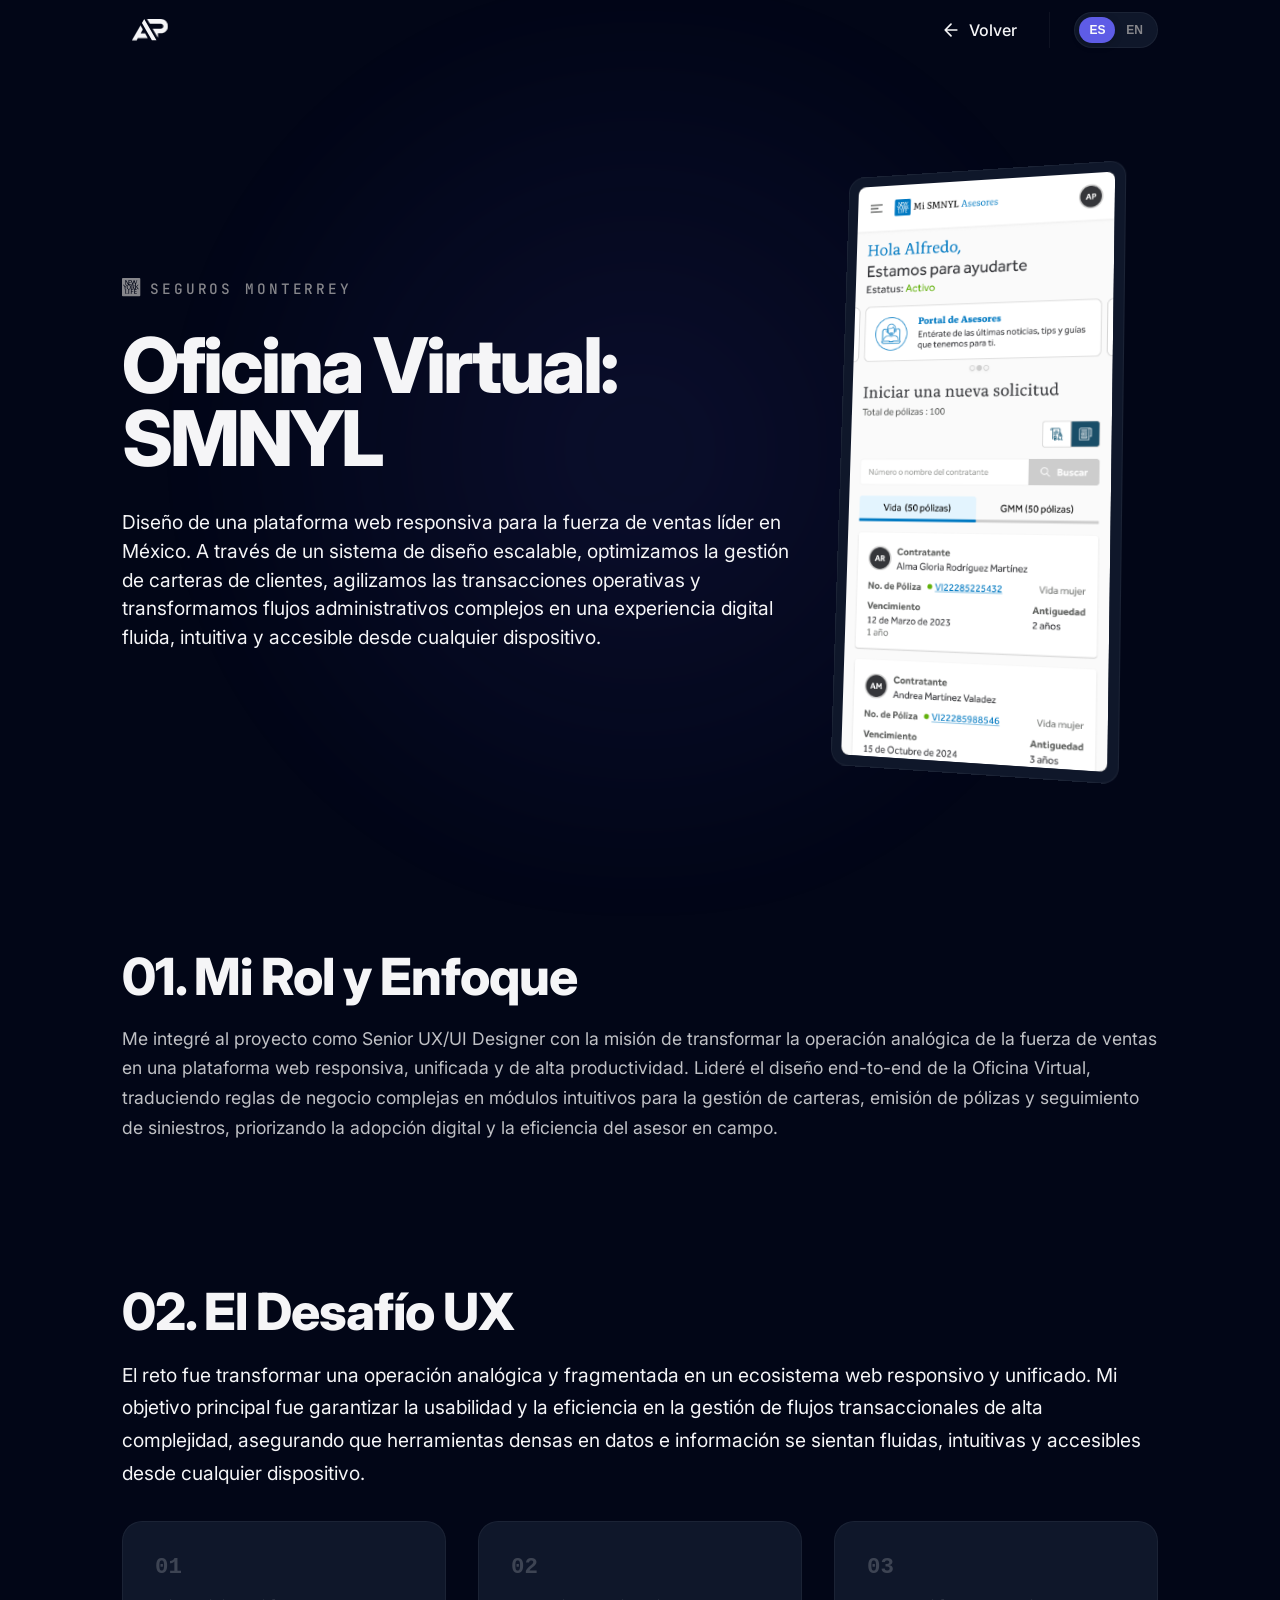
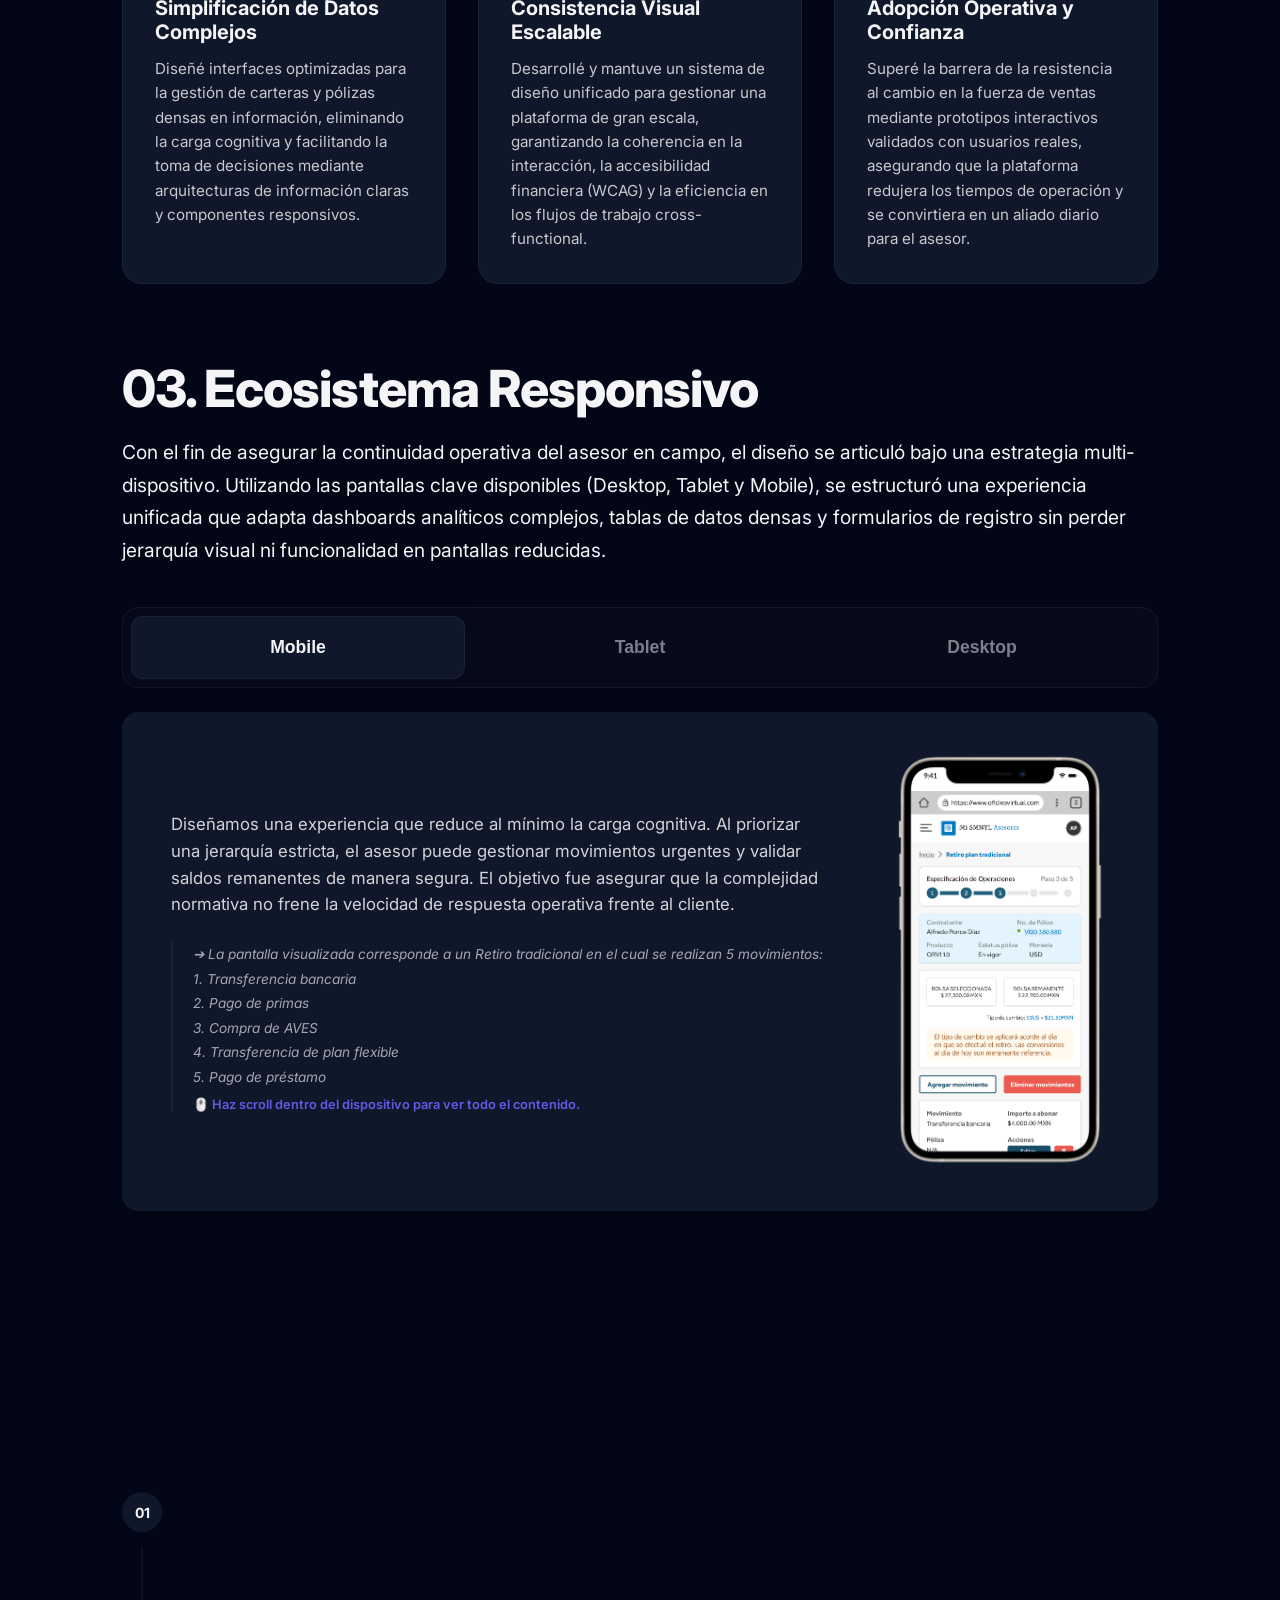
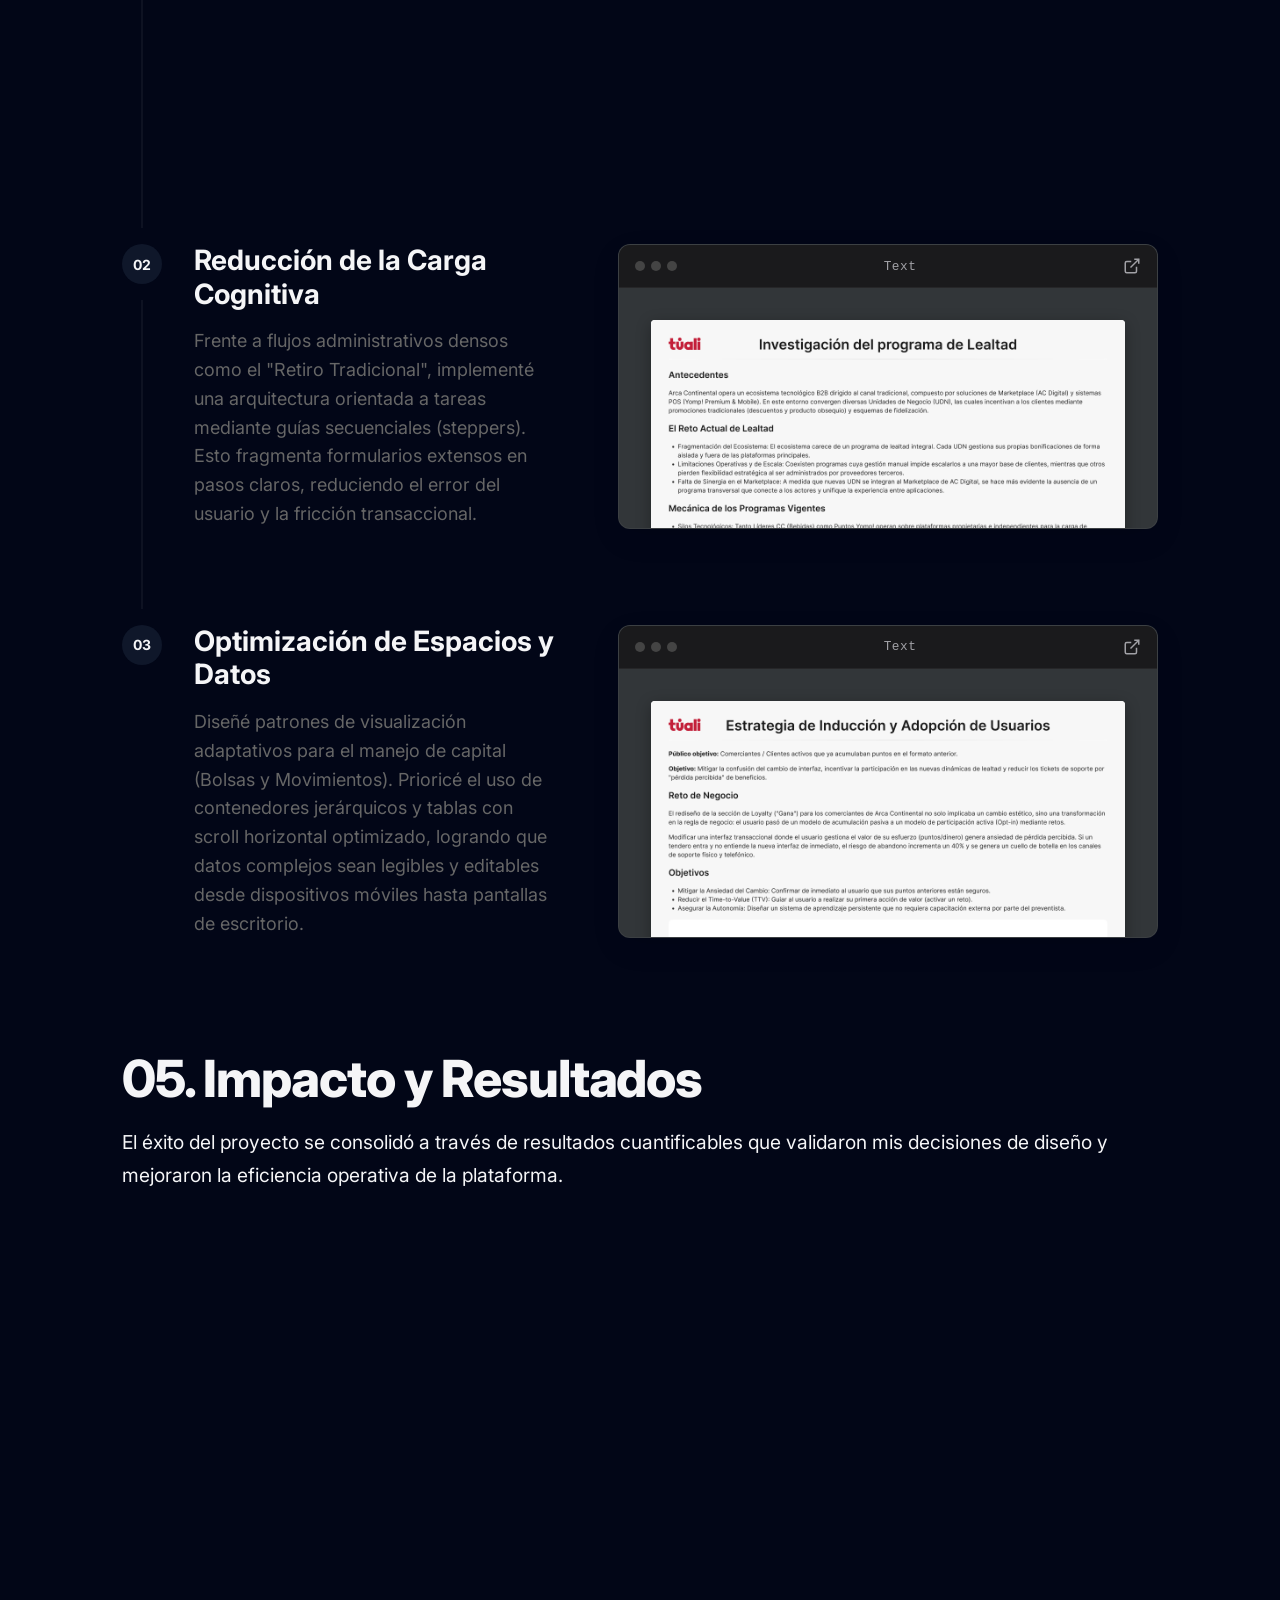
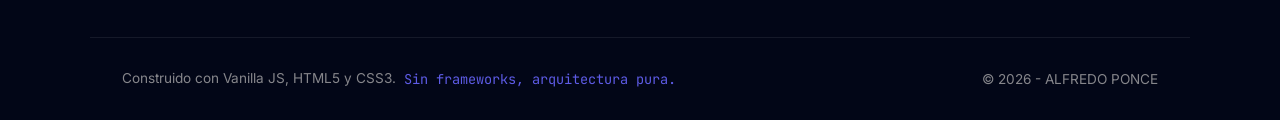
==== proyectos/SMNYL/index.html @ 0569dfef "first commit" ====
<!DOCTYPE html>
<html lang="es" data-theme="dark">
<head>
    <meta charset="UTF-8">
    <meta name="viewport" content="width=device-width, initial-scale=1.0">
    <title data-key="nameSMNYL">Proyecto: Oficina Virtual| SMNYL</title>
    <link href="https://fonts.googleapis.com/css2?family=Inter:wght@300;400;600;700&family=JetBrains+Mono:wght@400;500&display=swap" rel="stylesheet">
    <link rel="stylesheet" href="../../main.css"> <!-- Estilos globales -->
    <link rel="stylesheet" href="styles.css"> <!-- Estilos propios -->
    <link rel="shortcut icon" type="svg" href="../../assets/favicon.svg">
</head>
<body> <div class="spotlight-overlay"></div>

    <!-- HEADER -->
    <header id="main-header">
        <!-- MENÚ -->
        <nav class="container nav-wrapper">
            <!-- LOGO -->
            <a href="../../index.html" id="brand-logo-link" class="brand-logo-container" aria-label="Volver al inicio">
                <svg class="ap-logo" viewBox="0 0 32 19" xmlns="http://www.w3.org/2000/svg">
                    <g clip-path="url(#clip0_449_1289)">
                        <path class="logo-part-a" d="M9.60338 9.25266C9.62469 9.28955 9.62469 9.33511 9.60338 9.37201L7.75363 12.5755C7.70792 12.6547 7.76466 12.754 7.85562 12.754H11.5574C11.5994 12.754 11.6383 12.7765 11.6594 12.813L13.9204 16.7286C13.9661 16.8077 13.9094 16.907 13.8184 16.907H5.32035C5.27833 16.907 5.23949 16.9295 5.21837 16.9661L4.08748 18.9244C4.06636 18.961 4.02751 18.9835 3.98549 18.9835H0.118143C0.0271787 18.9835 -0.0295584 18.8842 0.0161555 18.8051L7.46573 5.90404C7.51121 5.82528 7.62423 5.82528 7.66971 5.90404L9.60338 9.25266Z" fill="currentColor"/>
                        <path class="logo-part-diagonal" d="M21.7534 18.8215C21.7991 18.9006 21.7424 18.9999 21.6514 18.9999H17.784C17.742 18.9999 17.7032 18.9774 17.6821 18.9408L8.84911 3.64438C8.8278 3.60748 8.8278 3.56191 8.84911 3.52502L10.7828 0.176502C10.8283 0.0977407 10.9413 0.0977417 10.9868 0.176504L21.7534 18.8215Z" fill="currentColor"/>
                        <path class="logo-part-p" d="M32 6.38525C32 2.85878 29.15 5.33785e-06 25.6344 0H13.5739C13.483 0 13.4262 0.0992615 13.4719 0.178428L15.7329 4.09393C15.754 4.1305 15.7929 4.15301 15.8349 4.15301H25.6344C26.8634 4.15301 27.8598 5.15242 27.8598 6.38525C27.8598 7.61808 26.8634 8.61748 25.6344 8.61749H18.5501C18.4591 8.61749 18.4024 8.71675 18.4481 8.79592L22.8785 16.4681C22.9391 16.573 23.0985 16.5297 23.0985 16.4084V12.8892C23.0985 12.8237 23.1513 12.7705 23.2164 12.7705H25.6344C29.15 12.7705 32 9.91172 32 6.38525Z" fill="currentColor"/>
                    </g>
                    <defs>
                        <clipPath id="clip0_449_1289">
                            <rect width="32" height="19" fill="white"/>
                        </clipPath>
                    </defs>
                </svg>
            </a>

            <!-- MENÚ ENFOCADO AL CASO DE ESTUDIO -->
            <ul class="nav-links case-study-nav" id="nav-menu">
                <li>
                    <a href="../../index.html#projects" class="back-to-home">
                        <svg width="20" height="20" viewBox="0 0 24 24" fill="none" stroke="currentColor" stroke-width="2" stroke-linecap="round" stroke-linejoin="round"><path d="M19 12H5M12 19l-7-7 7-7"/></svg>
                        <span data-key="nav-back">Volver</span>
                    </a>
                </li>
            </ul>
            <div class="nav-actions">
                <div class="nav-settings">
                    <button id="lang-toggle" class="lang-switch" role="switch" aria-checked="false" aria-label="Cambiar idioma a Inglés">
                        <span class="lang-text" data-lang="es">ES</span>
                        <span class="lang-text" data-lang="en">EN</span>
                        <div class="lang-slider"></div>
                    </button>
                </div>             
                <button class="mobile-menu-btn" id="mobile-btn" aria-label="Menu">
                    <span class="bar"></span>
                    <span class="bar"></span>
                    <span class="bar"></span>
                </button>
            </div>
        </nav>
    </header>

    <!-- MAIN -->
    <main>
        <!-- HERO -->
        <section class="hero-tuali container">
            <div class="hero-tuali-content">
                <div class="brand-architecture">
                    <svg class="proyect-logo" viewBox="0 0 32 32" fill="none" xmlns="http://www.w3.org/2000/svg">
                        <path d="M20.9984 18.0553C21.1316 18.0553 21.1264 17.7038 21.1264 17.7038C21.2923 14.6115 21.1396 11.9148 21.1396 11.9148C21.0508 10.8951 20.7124 10.8316 20.7124 10.8316H21.2596C21.2326 10.552 21.1448 10.3475 21.1448 10.3475C19.9635 6.92433 19.2658 5.41048 19.2658 5.41048C18.3006 8.12108 17.6842 10.3152 17.6842 10.3152C17.626 10.552 17.5896 10.857 17.5896 10.857C18.8725 10.8316 19.151 11.0478 19.151 11.0478C19.9313 11.3729 19.9767 12.3329 19.9767 12.3329C20.0015 13.2367 19.4814 13.6068 19.4814 13.6068C19.0612 14.0015 18.4015 14.0766 18.4015 14.0766C19.3159 16.1017 20.1791 17.3602 20.1791 17.3602C20.7124 18.1938 20.9984 18.0553 20.9984 18.0553Z" fill="currentColor"/>
                        <path d="M14.4013 5.00269C14.4013 5.00269 14.1988 4.41703 13.6015 4.44135C13.6015 4.44135 13.3589 4.37841 11.9761 4.44135C11.9761 4.44135 11.5062 4.44135 11.5311 5.06661V6.65879C11.5311 6.65879 12.3308 6.69839 13.5502 6.6349C13.5502 6.6349 13.7664 6.61963 13.9826 6.54294L13.8552 7.58741C13.8552 7.58741 13.8172 7.42095 11.6331 7.49764C11.6331 7.49764 11.5569 7.49764 11.5311 7.57476C11.5311 7.57476 11.4941 8.48026 11.5311 9.62574C11.5311 9.62574 11.595 10.103 12.1781 10.1093C12.1781 10.1093 14.173 10.1601 14.6048 9.93073C14.6048 9.93073 14.7956 9.89844 15.062 9.42219C15.062 9.42219 15.0672 9.57916 14.9357 10.8578H16.5283C16.5283 10.8578 16.725 10.8319 16.725 10.6533C16.725 10.6533 16.8132 10.4619 16.4469 9.52156C16.4469 9.52156 15.7856 7.73915 14.4013 5.00269Z" fill="currentColor"/>
                        <path d="M10.9063 11.4301C9.76455 11.3539 9.25131 12.2446 9.25131 12.2446C8.8512 12.8293 8.87596 14.2179 8.87596 14.2179C8.79982 16.0504 9.24444 16.7783 9.24444 16.7783C9.79051 17.7557 10.679 17.7404 10.679 17.7404C12.0247 17.7816 12.4519 16.7524 12.4519 16.7524C12.8573 15.8475 12.7859 14.2179 12.7859 14.2179C12.7547 12.843 12.3409 12.2446 12.3409 12.2446C11.8652 11.3735 10.9063 11.4301 10.9063 11.4301Z" fill="currentColor"/>
                        <path d="M27.9072 0H1.36626C0.61152 0 0 0.611627 0 1.3691V27.9691C0 28.7267 0.61152 29.3393 1.36626 29.3393H27.9072C28.661 29.3393 29.2736 28.7267 29.2736 27.9691V1.3691C29.2736 0.611627 28.661 0 27.9072 0ZM23.7107 24.8832C23.7107 24.8832 23.6717 25.3558 23.4428 25.342C23.4428 25.342 23.3656 25.4457 21.2835 25.3167C21.2835 25.3167 20.8262 25.2014 19.1628 25.3041C19.1628 25.3041 19.5312 25.2146 19.5947 24.2611C19.5947 24.2611 19.6961 21.5621 19.6459 18.5576C19.6459 18.5576 19.6645 18.1185 19.3541 18.0877C19.3541 18.0877 19.0613 18.1258 18.889 17.8594C18.889 17.8594 17.9729 16.0009 17.3809 14.5113C17.3148 14.3374 17.2504 14.1725 17.1944 14.0155C17.1944 14.0155 17.0533 13.8368 17.3339 13.8866C17.3339 13.8866 17.9687 13.9008 18.3372 13.5313C18.3372 13.5313 18.8831 12.9969 18.7178 12.3098C18.7178 12.3098 18.6929 11.7019 18.0697 11.5328C18.0697 11.5328 17.5496 11.354 16.7239 11.5196C16.7239 11.5196 16.4337 11.5576 16.4194 11.9149V17.5147C16.4194 17.5147 16.3307 18.1137 17.0294 18.0629L17.983 18.0646C17.983 18.0646 18.2996 18.0121 18.1975 18.2912L18.058 18.9779C18.058 18.9779 18.0327 18.8685 17.6763 18.8436C17.6763 18.8436 17.3339 18.7252 15.7466 18.8141C15.7466 18.8141 15.3786 18.8009 15.3665 19.0285V21.2096H16.9665C16.9665 21.2096 17.9444 21.2339 18.0823 21.1562L17.8804 22.1986C17.8804 22.1986 17.753 22.0717 17.4348 22.0838C17.4348 22.0838 16.9517 21.9824 15.3533 22.0574L15.3786 24.4261C15.3786 24.4261 15.3665 25.2411 15.7466 25.3299C15.7466 25.3299 14.9081 25.2146 13.6761 25.3299C13.6761 25.3299 14.0953 25.1893 14.1465 24.565C14.1465 24.565 14.3368 21.753 14.2602 19.1559C14.2602 19.1559 14.3236 18.0851 13.8917 17.9582L14.553 17.9599C14.553 17.9599 15.061 18.0497 15.1635 16.8905C15.1635 16.8905 15.2618 15.8333 15.2735 14.5113C15.2777 13.7798 15.2571 12.9668 15.1746 12.2067C15.1746 12.2067 15.1884 11.0358 14.4272 10.9592L11.8102 10.947C11.8102 10.947 12.8382 11.2526 13.3467 11.8895C13.3467 11.8895 14.0889 12.7105 14.0826 14.257C14.0826 14.257 14.0905 14.3464 14.0953 14.5113C14.1137 15.07 14.0836 16.54 13.3584 17.2986C13.3584 17.2986 13.1686 17.7315 11.975 18.0371C11.975 18.0371 11.4539 18.2411 11.4666 19.0673C11.4666 19.0673 11.4032 21.6388 11.4666 24.7686C11.4666 24.7686 11.4666 25.1518 11.9228 25.342C11.9228 25.342 11.1113 25.1767 9.62602 25.2913C9.62602 25.2913 9.95633 25.2654 10.0573 24.7944C10.0573 24.7944 10.2619 24.2987 10.2741 21.5992V19.0546C10.2741 19.0546 10.2867 18.1516 9.75289 18.0248C9.75289 18.0248 8.77452 17.87 8.31725 17.3239C8.31725 17.3239 7.65708 16.8271 7.63221 14.8306C7.63221 14.8306 7.62053 14.7122 7.6153 14.5113C7.60526 14.0451 7.63908 13.1153 7.9996 12.3726C7.9996 12.3726 8.43189 11.2652 9.7915 11.011C9.7915 11.011 9.30041 10.1198 6.1009 5.27056V10.2726C6.1009 10.2726 6.14639 10.8064 6.72933 10.8583H8.1666C8.1666 10.8583 7.89804 10.9212 6.05748 14.1535C6.05748 14.1535 5.964 14.2994 5.85034 14.5113C5.65584 14.8687 5.39841 15.4136 5.42164 15.7593V17.4387C5.42164 17.4387 5.42164 17.87 6.04483 17.9599H7.26372C6.57825 18.0121 6.5909 18.5825 6.5909 18.5825C6.45029 21.1557 6.55174 24.2521 6.55174 24.2521C6.52796 24.5958 7.06029 24.6349 7.06029 24.6349C7.06029 24.6349 8.22943 24.6988 8.63435 24.6169C8.63435 24.6169 9.07897 24.565 9.32048 24.1919L9.16777 25.0619C9.16777 25.0619 9.14922 25.2596 8.85219 25.3273C8.85219 25.3273 8.67984 25.4309 7.45353 25.3041C7.45353 25.3041 6.2594 25.2146 4.91364 25.2913C4.91364 25.2913 5.43484 25.1258 5.42164 24.0702C5.42164 24.0702 5.4608 21.8544 5.42164 19.1323C5.42164 19.1323 5.39579 18.0497 4.68631 18.0877L3.7074 18.1009C3.7074 18.1009 4.31794 17.9212 4.34281 17.2467L4.34019 15.4506C4.34019 15.3053 4.29678 14.8491 3.97858 14.3126C3.6858 13.8205 3.27249 12.7898 2.50444 11.8742C1.75329 10.9771 1.11952 10.8662 1.11952 10.8662H2.82361C2.82361 10.8662 3.22798 10.9899 3.69049 11.5793C3.96375 11.9276 5.14304 14.1535 5.14304 14.1535L6.40001 11.9276C6.40001 11.9276 6.84354 10.973 6.17169 10.9089H4.48342C4.48342 10.9089 5.08076 10.9089 5.11719 10.2969C5.11719 10.2969 5.30961 7.07621 5.15526 4.76103C5.15526 4.76103 5.16846 3.94695 4.82441 3.71864H6.95927C6.95927 3.71864 6.90855 4.14941 7.51756 5.14315L10.2884 9.56057L10.2867 4.82605C10.2867 4.82605 10.3238 3.76827 9.85542 3.69278C9.85542 3.69278 10.6621 3.75507 14.9917 3.70544C14.9917 3.70544 15.2582 3.62984 15.449 4.21442C15.449 4.21442 15.8734 5.61417 17.2567 8.33852C17.2567 8.33852 17.836 6.79718 18.5729 4.29056C18.5729 4.29056 18.7304 3.78049 18.4772 3.67904C18.4772 3.67904 19.075 3.78049 19.9885 3.67904C19.9885 3.67904 19.9376 3.90942 20.6486 5.75532C20.6486 5.75532 20.8897 6.3663 21.8296 8.68147C21.8296 8.68147 22.4511 7.1037 23.1763 4.60821C23.1763 4.60821 23.493 3.88193 23.0875 3.73031C23.0875 3.73031 23.5448 3.80743 24.6099 3.71864C24.6099 3.71864 24.3302 3.83754 22.059 10.8377H22.6552C22.6552 10.8377 22.3904 10.8704 22.3649 11.354C22.3649 11.354 22.364 12.4144 22.364 14.5113C22.3623 15.3783 22.3623 16.4264 22.3623 17.6549C22.3623 17.6549 22.3508 18.1185 22.7821 18.075H23.3788C23.3788 18.075 23.7985 18.0565 23.7335 18.2151L23.5686 19.017C23.5686 19.017 23.4686 18.8304 23.1124 18.8304C23.1124 18.8304 22.7821 18.7416 21.2454 18.7785C21.2454 18.7785 20.8706 18.7623 20.8743 19.0805L20.878 21.0637C22.5912 21.0763 22.3126 21.0763 22.3126 21.0763C23.3291 21.1018 23.4042 21.0377 23.4042 21.0377L23.2392 22.0194C23.2392 22.0194 23.1383 21.9185 22.7699 21.9063C22.7699 21.9063 22.4263 21.8428 20.878 21.8888V24.1284C20.878 24.1284 20.8897 24.4959 21.3855 24.5233C21.3855 24.5233 21.8417 24.6502 22.7699 24.5344C22.7699 24.5344 23.7107 24.592 23.9 23.9931L23.7107 24.8832ZM25.5243 18.0778C25.2458 18.1157 25.0174 17.7843 25.0174 17.7843C22.6044 14.0414 22.4771 14.0276 22.4771 14.0276C24.0898 12.1174 25.0423 11.0655 25.0423 11.0655C25.259 10.8229 25.6512 10.8361 25.6512 10.8361H26.6672C26.3637 10.9507 25.804 11.5603 25.804 11.5603C24.8134 12.5149 23.7699 13.748 23.7699 13.748C26.3637 17.8594 26.9653 18.0778 26.9653 18.0778H25.5243Z" fill="currentColor"/>
                    </svg>
                    <span class="brand-parent">Seguros Monterrey</span>
                </div>
                <h1 class="project-title-xl" data-key="smnyl-hero-title">Título proyecto</h1>
                <p class="project-summary-inter">
                    <span data-key="smnyl-hero-desc">Descripción del proyecto</span>
                </p>
            </div>
            <div class="product-canvas-container">
                <div class="canvas-hardware-frame">
                    <div class="hardware-inner">
                        <img src="assets/hero/SMNYLHome.png" alt="SMNYL Interface" class="product-shot image-rounded">
                    </div>
                </div>
            </div>
        </section>


        <!-- 01. Mi Rol y Enfoque -->
        <section class="case-section role-section container">
            <!-- Titulo -->
            <div class="challenge-intro reveal-on-scroll">
                <h3 class="section-title" data-key="role_title">01. Mi Rol y Enfoque</h3>
            <!-- Contenido -->
                <p class="challenge-lead reveal-on-scroll" data-key="SMNYL_role_lead">
                    Text
                </p>                
            </div>
        </section>



        <!-- 02. El Desafío UX -->
        <section class="case-section challenge-section container">
            <!-- Titulo -->
            <br>
            <div class="challenge-intro reveal-on-scroll">
                <h3 class="section-title" data-key="challenge_title">02. La Misión</h3>
                <p class="section-description mx-auto" data-key="SMNYL_challenge_desc">
                    Text
                </p>
            </div>
            <!-- Contenido -->
             <div class="diagnostic-stack reveal-on-scroll">
                <div class="bento-card">
                    <span class="card-number">01</span>
                    <div class="card-content">
                        <h5 data-key="SMNYL_challenge_card_1_title">Text</h5>
                        <p data-key="SMNYL_challenge_card_1_desc">Text</p>
                    </div>
                </div>
                <div class="bento-card">
                    <span class="card-number">02</span>
                    <div class="card-content">
                        <h5 data-key="SMNYL_challenge_card_2_title">Text</h5>
                        <p data-key="SMNYL_challenge_card_2_desc">Text</p>
                    </div>
                </div>
                <div class="bento-card">
                    <span class="card-number">03</span>
                    <div class="card-content">
                        <h5 data-key="SMNYL_challenge_card_3_title">Text</h5>
                        <p data-key="SMNYL_challenge_card_3_desc">Text</p>
                    </div>
                </div>
            </div>
        </section>



        <!-- 03. Ecosistema Responsivo -->
        <section class="case-section goal-section container">
            <!-- Titulo -->
            <br><br><br>
            <div class="challenge-intro ">
                <h3 class="section-title reveal-on-scroll" data-key="SMNYL_insights_title">03.</h3>
                <p class="section-description mx-auto reveal-on-scroll" data-key="SMNYL_insights_statement">
                    Text
                </p>
            </div>
            <br><br>
            <!-- Contenido -->
            <div id="modules-section" class="interactive-tabs-layout">
                <!-- DESKTOP TABS HEADER (Oculto en Mobile) -->
                <div class="tabs-header-container reveal-on-scroll" role="tablist" aria-label="Módulos del Proyecto">
                    <button class="tab-btn active" role="tab" aria-selected="true" aria-controls="module-01" data-target="module-01">
                        <span class="tab-title">Mobile</span>
                    </button>
                    <button class="tab-btn" role="tab" aria-selected="false" aria-controls="module-02" data-target="module-02">
                        <span class="tab-title">Tablet</span>
                    </button>
                    <button class="tab-btn" role="tab" aria-selected="false" aria-controls="module-03" data-target="module-03">
                        <span class="tab-title">Desktop</span>
                    </button>
                </div>
                <div class="tabs-content-container reveal-on-scroll">
    
                <!-- Módulo 01: MOBILE -->
                <div class="accordion-item active" id="module-01" role="tabpanel">
                    <div class="accordion-header">
                        <div class="header-left">
                            <h5 class="cell-headline">Mobile</h5>
                        </div>
                        <button class="accordion-cta-btn" tabindex="-1">
                            <span class="cta-text" data-key="cta_see_less">Ver menos</span>
                            <svg class="cta-chevron" width="16" height="16" viewBox="0 0 24 24" fill="none" stroke="currentColor" stroke-width="2.5" stroke-linecap="round" stroke-linejoin="round"><polyline points="6 9 12 15 18 9"></polyline></svg>
                        </button>
                    </div>                        
                    <div class="accordion-content">
                        <div class="content-inner layout-split">
                            <!-- LADO IZQUIERDO: Textos -->
                            <div class="text-side">
                                <p class="problem-text" data-key="SMNYL_insights_user_1">
                                   Text
                                </p>
                                <div class="mockup-explanation-block">
                                    <p class="mockup-caption" data-key="SMNYL_insights_detail"> Text
                                    </p>
                                    <span class="scroll-hint" data-key="scroll_hint">🖱️ Haz scroll dentro del dispositivo para explorar el diseño</span>
                                </div>
                            </div>
                            <!-- LADO DERECHO: Mockup (Clase específica: mobile-frame) -->
                            <div class="visual-side">
                                <div class="device-container mobile-frame">
                                    <img src="/proyectos/SMNYL/assets/section_03/mobile_mock.png" class="device-frame" alt="Phone Frame Overlay">
                                    <div class="device-screen-scroll">
                                        <img src="/proyectos/SMNYL/assets/section_03/mobile_body.png" class="scrollable-content" alt="Oficina Virtual Mobile UI">
                                    </div>
                                </div>
                            </div>
                        </div>
                    </div>
                </div>

                <!-- Módulo 02: TABLET -->
                <div class="accordion-item" id="module-02" role="tabpanel">
                    <div class="accordion-header">
                        <div class="header-left">
                            <h5 class="cell-headline">Tablet</h5>
                        </div>
                        <button class="accordion-cta-btn" tabindex="-1">
                            <span class="cta-text" data-key="cta_see_more">Ver más</span>
                            <svg class="cta-chevron" width="16" height="16" viewBox="0 0 24 24" fill="none" stroke="currentColor" stroke-width="2.5" stroke-linecap="round" stroke-linejoin="round"><polyline points="6 9 12 15 18 9"></polyline></svg>
                        </button>
                    </div>
                    <div class="accordion-content">
                        <div class="content-inner layout-split">
                            <!-- LADO IZQUIERDO: Textos -->
                            <div class="text-side">
                                <p class="problem-text" data-key="SMNYL_insights_user_2">
                                    Text
                                </p>
                                <div class="mockup-explanation-block">
                                    <p class="mockup-caption" data-key="SMNYL_insights_detail">Text</p>
                                    <span class="scroll-hint" data-key="scroll_hint">🖱️ Haz scroll dentro del dispositivo para explorar el diseño</span>
                                </div>
                            </div>
                            <!-- LADO DERECHO: Mockup (Clase específica: tablet-frame) -->
                            <div class="visual-side">
                                <div class="device-container tablet-frame">
                                    <img src="/proyectos/SMNYL/assets/section_03/tablet_mock.png" class="device-frame" alt="Tablet Frame Overlay">
                                    <div class="device-screen-scroll">
                                        <img src="/proyectos/SMNYL/assets/section_03/tablet_body.png" class="scrollable-content" alt="Oficina Virtual Tablet UI">
                                    </div>
                                </div>
                            </div>
                        </div>
                    </div>
                </div>

                <!-- Módulo 03: DESKTOP -->
                <div class="accordion-item" id="module-03" role="tabpanel">
                    <div class="accordion-header">
                        <div class="header-left">
                            <h5 class="cell-headline">Desktop</h5>
                        </div>
                        <button class="accordion-cta-btn" tabindex="-1">
                            <span class="cta-text" data-key="cta_see_more">Ver más</span>
                            <svg class="cta-chevron" width="16" height="16" viewBox="0 0 24 24" fill="none" stroke="currentColor" stroke-width="2.5" stroke-linecap="round" stroke-linejoin="round"><polyline points="6 9 12 15 18 9"></polyline></svg>
                        </button>
                    </div>
                    <div class="accordion-content">
                        <div class="content-inner layout-split">
                            <!-- LADO IZQUIERDO: Textos -->
                            <div class="text-side">
                                <p class="problem-text" data-key="SMNYL_insights_user_3">
                                    Text
                                </p>
                                <div class="mockup-explanation-block">
                                    <p class="mockup-caption" data-key="SMNYL_insights_detail">Text</p>
                                    <span class="scroll-hint" data-key="scroll_hint">🖱️ Haz scroll dentro del dispositivo para explorar el diseño</span>
                                </div>
                            </div>
                            <!-- LADO DERECHO: Mockup (Clase específica: desktop-frame) -->
                            <div class="visual-side">
                                <div class="device-container desktop-frame">
                                    <img src="/proyectos/SMNYL/assets/section_03/desktop_mock.png" class="device-frame" alt="Browser Frame Overlay">
                                    <div class="device-screen-scroll">
                                        <img src="/proyectos/SMNYL/assets/section_03/desktop_body.png" class="scrollable-content" alt="Oficina Virtual Desktop UI">
                                    </div>
                                </div>
                            </div>
                        </div>
                    </div>
                </div>
            </div>
            </div>
        </section>



        <!-- 04. Solución y Ejecución -->
        <!-- Titulo -->
        <section class="case-section process-section container">
            <br><br><br>
            <div class="challenge-intro reveal-on-scroll">
                <h3 class="section-title" data-key="SMNYL_solution_title">Text</h3>
                <p class="section-description mx-auto" data-key="SMNYL_solution_desc">
                    Text 
                </p>
            </div>
        <!-- Contenido -->    
            <div class="process-timeline-wrapper reveal-on-scroll">    
                <!-- 01. Sistema de Diseño Escalable -->
                <article class="timeline-step">
                    <div class="timeline-marker">
                        <span class="step-number">01</span>
                        <div class="step-line"></div>
                    </div>
                    
                    <div class="step-content">
                        <div class="step-text reveal-on-scroll">
                            <h5 data-key="SMNYL_solution_card_1_title">Text</h5>
                            <p data-key="SMNYL_solution_card_1_desc">Text</p>
                        </div>
                        
                        <div class="wrapper-pdf" data-current-lang="es">
                            <div class="step-visual mock-pdf-viewer reveal-on-scroll">
                                
                                <div class="viewer-toolbar">
                                    <div class="toolbar-dots"><span></span><span></span><span></span></div>
                                    <div class="toolbar-title" data-key="SMNYL_pdfTitle-1">Text</div>                                     
                                    <a href="/proyectos/Tuali/assets/section_04/DS-ES.pdf" 
                                    target="_blank" 
                                    class="toolbar-btn btn-open-pdf" 
                                    title="Abrir PDF"
                                    data-pdf-es="/proyectos/Tuali/assets/section_04/DS-ES.pdf"
                                    data-pdf-en="/proyectos/Tuali/assets/section_04/DS-EN.pdf">
                                        <svg viewBox="0 0 24 24" fill="none" stroke="currentColor" stroke-width="2">
                                            <path d="M18 13v6a2 2 0 0 1-2 2H5a2 2 0 0 1-2-2V8a2 2 0 0 1 2-2h6"></path>
                                            <polyline points="15 3 21 3 21 9"></polyline>
                                            <line x1="10" y1="14" x2="21" y2="3"></line>
                                        </svg>
                                    </a>
                                </div>

                                <div class="viewer-scroll-area">
                                    <div class="document-page multi-lang-page">
                                        <img src="/proyectos/Tuali/assets/section_04/DS-ES.png" alt="Design System ES" class="pdf-img lang-es" loading="lazy">
                                        <img src="/proyectos/Tuali/assets/section_04/DS-EN.png" alt="Design System EN" class="pdf-img lang-en" loading="lazy">
                                    </div>
                                </div>
                            </div>
                        </div>
                    </div>
                </article>

                <!-- 02. Validación y Mejora Continua -->
                <article class="timeline-step">
                    <div class="timeline-marker">
                        <span class="step-number">02</span>
                        <div class="step-line"></div>
                    </div>
                    
                    <div class="step-content">
                        <div class="step-text reveal-on-scroll">
                            <h5 data-key="SMNYL_solution_card_2_title">Text</h5>
                            <p data-key="SMNYL_solution_card_2_desc">Text</p>
                        </div>
                        
                        <div class="wrapper-pdf" data-current-lang="es">
                            <div class="step-visual mock-pdf-viewer reveal-on-scroll">
                                
                                <div class="viewer-toolbar">
                                    <div class="toolbar-dots"><span></span><span></span><span></span></div>
                                    <div class="toolbar-title" data-key="SMNYL_pdfTitle-2">Text</div>
                                    
                                    <a href="/proyectos/Tuali/assets/section_04/Research-ES.pdf" 
                                    target="_blank" 
                                    class="toolbar-btn btn-open-pdf" 
                                    title="Abrir PDF"
                                    data-pdf-es="/proyectos/Tuali/assets/section_04/Research-ES.pdf"
                                    data-pdf-en="/proyectos/Tuali/assets/section_04/Research-EN.pdf">
                                        <svg viewBox="0 0 24 24" fill="none" stroke="currentColor" stroke-width="2">
                                            <path d="M18 13v6a2 2 0 0 1-2 2H5a2 2 0 0 1-2-2V8a2 2 0 0 1 2-2h6"></path>
                                            <polyline points="15 3 21 3 21 9"></polyline>
                                            <line x1="10" y1="14" x2="21" y2="3"></line>
                                        </svg>
                                    </a>
                                </div>

                                <div class="viewer-scroll-area">
                                    <div class="document-page multi-lang-page">
                                        <img src="/proyectos/Tuali/assets/section_04/Research-ES.png" alt="Resultados Testing ES" class="pdf-img lang-es" loading="lazy">
                                        <img src="/proyectos/Tuali/assets/section_04/Research-EN.png" alt="Resultados Testing EN" class="pdf-img lang-en" loading="lazy">
                                    </div>
                                </div>
                            </div>
                        </div>
                    </div>
                </article>

                <!-- 03. Medición y Análisis de Impacto -->
                <article class="timeline-step">
                    <div class="timeline-marker">
                        <span class="step-number">03</span>
                        <div class="step-line is-last"></div>
                    </div>
                    
                    <div class="step-content">
                        <div class="step-text reveal-on-scroll">
                            <h5 data-key="SMNYL_solution_card_3_title">Text</h5>
                            <p data-key="SMNYL_solution_card_3_desc">Text</p>
                        </div>
                        
                        <div class="wrapper-pdf" data-current-lang="es">
                            <div class="step-visual mock-pdf-viewer reveal-on-scroll">
                                
                                <div class="viewer-toolbar">
                                    <div class="toolbar-dots"><span></span><span></span><span></span></div>
                                    <div class="toolbar-title" data-key="SMNYL_pdfTitle-3">Text</div>
                                    
                                    <a href="/proyectos/Tuali/assets/section_04/Onboarding-ES.pdf" 
                                    target="_blank" 
                                    class="toolbar-btn btn-open-pdf" 
                                    title="Abrir PDF"
                                    data-pdf-es="/proyectos/Tuali/assets/section_04/Onboarding-ES.pdf"
                                    data-pdf-en="/proyectos/Tuali/assets/section_04/Onboarding-EN.pdf">
                                        <svg viewBox="0 0 24 24" fill="none" stroke="currentColor" stroke-width="2">
                                            <path d="M18 13v6a2 2 0 0 1-2 2H5a2 2 0 0 1-2-2V8a2 2 0 0 1 2-2h6"></path>
                                            <polyline points="15 3 21 3 21 9"></polyline>
                                            <line x1="10" y1="14" x2="21" y2="3"></line>
                                        </svg>
                                    </a>
                                </div>

                                <div class="viewer-scroll-area">
                                    <div class="document-page multi-lang-page">
                                        <img src="/proyectos/Tuali/assets/section_04/Onboarding-ES.png" alt="Reporte de Métricas ES" class="pdf-img lang-es" loading="lazy">
                                        <img src="/proyectos/Tuali/assets/section_04/Onboarding-EN.png" alt="Reporte de Métricas EN" class="pdf-img lang-en" loading="lazy">
                                    </div>
                                </div>
                            </div>
                        </div>
                    </div>
                </article>

            </div>
        </section>



        <!-- 05. Impacto y Resultados -->
        <!-- Titulo -->
        <section class="case-section process-section container">
            
            <div class="challenge-intro reveal-on-scroll">
                <h3 class="section-title" data-key="impact_title">05. Impacto y Resultados</h3>
                <p class="section-description mx-auto" data-key="impact_desc">
                    Más allá de la entrega visual, el éxito del proyecto se consolidó a través de resultados cuantificables que validaron mis decisiones de diseño y mejoraron la eficiencia operativa de la plataforma.
                </p>
            </div>
        <!-- Contenido -->
            <div class="impact-grid-premium reveal-on-scroll">
                <div class="impact-card-premium">
                    <div class="impact-glow"></div>
                    <span class="impact-value" data-key="impact_val_1">+22%</span>
                    <h5 class="impact-label" data-key="impact_label_1">Adopción Digital</h5>
                    <p class="impact-detail" data-key="impact_detail_1">Incremento en la migración de tenderos del canal físico al digital tras la implementación del rediseño.</p>
                </div>
                
                <div class="impact-card-premium">
                    <div class="impact-glow"></div>
                    <span class="impact-value" data-key="impact_val_2">+15%</span>
                    <h5 class="impact-label" data-key="impact_label_2">Crecimiento en AOV</h5>
                    <p class="impact-detail" data-key="impact_detail_2">Crecimiento en el valor promedio de orden impulsado por la optimización de flujos y las nuevas funcionalidades de Rewards.</p>
                </div>
                
                <div class="impact-card-premium">
                    <div class="impact-glow"></div>
                    <span class="impact-value" data-key="impact_val_3">-30%</span>
                    <h5 class="impact-label" data-key="impact_label_3">Reducción de Fricción</h5>
                    <p class="impact-detail" data-key="impact_detail_3">Disminución en consultas de soporte y abandono de carrito al simplificar la arquitectura de información y el checkout.</p>
                </div>
            </div>
        </section>
    </main>




    <!-- ==========================================================================
        FOOTER
    ========================================================================== -->
    <footer class="tech-stamp section container reveal">
        <div class="tech-stack">
            <span data-key="footer-built">Construido con Vanilla JS, HTML5 y CSS3.</span>
            <span class="mono-text" data-key="footer-no-frameworks">Sin frameworks, puro rendimiento.</span>
        </div>
        <div class="copyright">
            <span class="namefooter">&copy; <span class="current-year"></span> - Alfredo Ponce</span>
        </div>
    </footer>

    <script src="../../script.js"></script> <!-- Script global -->
    <script src="scripsm.js"></script> <!-- Script propio -->

    <!-- Fullscreen Mockup Modal Overlay -->
    <div id="mockup-modal" class="mockup-modal-overlay">
        <button class="modal-close-btn" aria-label="Cerrar pantalla completa">
            <svg width="24" height="24" viewBox="0 0 24 24" fill="none" stroke="currentColor" stroke-width="2" stroke-linecap="round" stroke-linejoin="round"><line x1="18" y1="6" x2="6" y2="18"></line><line x1="6" y1="6" x2="18" y2="18"></line></svg>
            <span>Cerrar</span>
        </button>
        <div class="modal-body">
            <!-- Clon de los mockups -->
        </div>
    </div>



</body>
</html>
---- main.css ----
/* ==========================================================================
   VARIABLES Y TEMAS
   ========================================================================== */

:root {
    /* Tipografía Fluida */
    --fs-hero-title: clamp(1.5rem, 4.5vw, 3.5rem);
    --fs-hero-desc: clamp(1rem, 2vw, 1.25rem);
    
    /* Layout y Espaciado */
    --hero-gap: clamp(1.5rem, 5vh, 3rem);
    --section-padding: clamp(5rem, 10vw, 8rem);
    
    /* Estado del Mouse (Spotlight) */
    --mouse-x: 50%;
    --mouse-y: 50%;

    /* Tamaño iconos control lottie */
     --lottie-ctrl-size: 18px; 
}

:root[data-theme="dark"] {
    --bg-primary: #020617;
    --bg-secondary: #0F172A;
    --text-main: #F5F5F7;
    --text-muted: #86868B;
    --accent: #5E5CE6;
    --slate-50: #f8fafc;   /* Títulos principales */
    --slate-400: #94a3b8;  /* Texto secundario / Escuela */
    --slate-800: #1e293b;  /* Bordes de cards */
    --slate-900: #0f172a;  /* Fondo de cards */
    --slate-950: #020617;  /* Fondo profundo (Detrás de imágenes) */
    --accent-glow: rgba(94, 92, 230, 0.5);
    --border: rgba(255, 255, 255, 0.05);
    --glass: rgba(2, 6, 23, 0.8);
    --marquee-high: #bbbbc4;
    --marquee-low: #63636c;
    --accent-transparent: rgba(13, 148, 136, 0.2);
    /*Opacidad barra progreso Lottie*/
    --lopacy: 60%;
    /*Colores marquee about me*/
    --item-bg: rgba(255, 255, 255, 0.03);
    --item-border: rgba(255, 255, 255, 0.1);
    --item-shadow: none;
    /* Mockup Lab */
   --phone-case-color: #1a1f2e; 
    --phone-accent-detail: #334155;
    --phone-shadow: rgba(0, 0, 0, 0.6);
    --blueprint-grid-lines: rgba(255, 255, 255, 0.04);
    --blueprint-dots: rgba(94, 92, 230, 0.25)
    
}


/* ==========================================================================
   RESET Y ESTILOS BASE
   ========================================================================== */

* {
    margin: 0;
    padding: 0;
    box-sizing: border-box;
}

html {
    scroll-behavior: smooth;
    scroll-padding-top: 90px;
}

body {
    background-color: var(--bg-primary);
    color: var(--text-main);
    font-family: 'Inter', sans-serif;
    transition: all 0.4s ease;
    hyphens: none !important; 
    word-break: normal; 
    overflow-wrap: break-word; 
}

.container {
    max-width: 1100px;
    margin: 0 auto;
    padding: 0 2rem;
}

/* Utilitarios */
.text-accent { color: var(--accent); }
.mono-text { font-family: 'JetBrains Mono', monospace; color: var(--accent); }


/* ==========================================================================
   SWITCH DE IDIOMA (SEGMENTED CONTROL)
   ========================================================================== */
.lang-switch {
    position: relative;
    display: inline-flex;
    align-items: center;
    background: var(--bg-secondary); 
    border: 1px solid var(--border);
    border-radius: 100px;
    padding: 4px;
    width: 84px;
    height: 36px;
    cursor: pointer;
    outline: none;
    transition: border-color 0.3s ease;
    /* Evita la selección de texto al hacer clics rápidos */
    user-select: none; 
    -webkit-tap-highlight-color: transparent;
}

.lang-switch:focus-visible {
    box-shadow: 0 0 0 2px var(--accent);
}


.lang-switch:hover .lang-slider{
    background: var(--accent-glow);
}
.lang-switch:hover .lang-text{
    color: var(--text-main);
}


/* Textos de idioma */
.lang-text {
    flex: 1;
    text-align: center;
    font-size: 0.75rem;
    font-weight: 700;
    color: var(--text-muted);
    z-index: 2;
    transition: color 0.4s cubic-bezier(0.4, 0, 0.2, 1);
}

/* Estado activo del texto */
.lang-switch[aria-checked="false"] .lang-text[data-lang="es"],
.lang-switch[aria-checked="true"] .lang-text[data-lang="en"] {
    color: var(--slate-50); /* Blanco de alto contraste */
}

/* El elemento deslizante (Píldora interior) */
.lang-slider {
    position: absolute;
    top: 4px;
    left: 4px;
    width: 36px;
    height: 26px;
    background: var(--accent);
    border-radius: 100px;
    box-shadow: 0 2px 8px rgba(0, 0, 0, 0.2);
    z-index: 1;
    transition: transform 0.4s cubic-bezier(0.65, 0, 0.35, 1), 
                background-color 0.4s ease;
}

/* Movimiento del slider cuando está en Inglés (true) */
.lang-switch[aria-checked="true"] .lang-slider {
    transform: translateX(38px);
}

/* Ajustes Responsive: Asegurar que se vea bien en el header móvil */
@media (max-width: 768px) {
    .nav-settings {
        padding-left: 0;
        border-left: none;
    }
}

/* ==========================================================================
   COMPONENTES GLOBALES
   ========================================================================== */

/* Botones */
.btn-primary {
    display: inline-flex;
    align-items: center;
    justify-content: center;
    background-color: var(--accent);
    color: white;
    border: none;
    cursor: pointer;
    padding: 1rem 2rem;
    border-radius: 8px;
    text-decoration: none;
    font-weight: 700;
}

.btn-primary:hover {
    transform: translateY(-2px);
    box-shadow: 0 0 12px var(--accent-glow);
}

.btn-secondary {
    display: inline-flex;
    align-items: center;
    justify-content: center;
    border: 1px solid var(--border);
    color: var(--text-main);
    padding: 1rem 2rem;
    border-radius: 12px;
    text-decoration: none;
    font-weight: 600;
    background: transparent;
    transition: all 0.3s cubic-bezier(0.4, 0, 0.2, 1);
    position: relative;
    overflow: hidden;
}


.btn-secondary:hover {
    background: var(--bg-secondary);
}

/* Animaciones de Revelación (Intersection Observer) */
.reveal-on-scroll {
    opacity: 0;
    transform: translateY(30px);
    transition: all 0.8s ease-out;
}

.reveal-on-scroll.visible {
    opacity: 1;
    transform: translateY(0);
}

/* --- Utilidades de Iconos (Para los enlaces de verificación) --- */
.icon-sm {
    width: 16px;
    height: 16px;
    flex-shrink: 0; /* Evita que el icono se aplaste si el texto es largo */
    stroke-linecap: round;
    stroke-linejoin: round;
}

/* --- Ajuste de Accesibilidad para Enlaces --- */
.edu-cta, .edu-list-link {
    outline: none;
    border-radius: 4px;
}

.edu-cta:focus-visible, .edu-list-link:focus-visible {
    box-shadow: 0 0 0 2px var(--accent);
}

/* ==========================================================================
   EFECTOS ESPECIALES (FONDO)
   ========================================================================== */

.spotlight-overlay {
    position: fixed;
    top: 0;
    left: 0;
    width: 100%;
    height: 100%;
    pointer-events: none;
    z-index: 0;
    background: radial-gradient(
        800px circle at var(--mouse-x) var(--mouse-y),
        var(--accent) 0%,
        transparent 60%
    );
    opacity: 0.15;
    transition: opacity 0.4s ease;
    filter: blur(20px);
}

/* Capas de profundidad */
#main-header, main, section, footer {
    position: relative;
    z-index: 10;
}

[data-theme="dark"] .spotlight-overlay {
    opacity: 0.1;
    filter: blur(40px);
}

[data-theme="light"] .spotlight-overlay {
    opacity: 0.05;
    filter: blur(30px);
}

/* ==========================================================================
   CABECERA Y NAVEGACIÓN
   ========================================================================== */

#main-header {
    position: fixed;
    top: 0;
    width: 100%;
    height: 60px;
    z-index: 1000;
    padding: .5rem 0;
    border-bottom: 1px solid transparent;
    transition: padding 0.4s cubic-bezier(0.4, 0, 0.2, 1),
                background-color 0.4s cubic-bezier(0.4, 0, 0.2, 1),
                border-color 0.4s cubic-bezier(0.4, 0, 0.2, 1),
                backdrop-filter 0.4s ease;
}

#main-header.header-scrolled {
    padding: .5rem 0;
    background: var(--glass);
    backdrop-filter: blur(12px);
    -webkit-backdrop-filter: blur(12px);
    border-bottom-color: var(--border);
}

.nav-wrapper {
    display: flex;
    justify-content: space-between;
    align-items: center;
    gap:2rem
}

/* Logo */
.brand-logo-container {
    display: inline-flex;
    padding: 10px;
    cursor: pointer;
}

.ap-logo {
    width: clamp(32px, 4vw, 36px);
    height: auto;
    color: var(--text-main);
    overflow: visible;
    transition: transform 0.4s cubic-bezier(0.25, 1, 0.5, 1),
                filter 0.4s cubic-bezier(0.25, 1, 0.5, 1);
}

.brand-logo-container:hover .ap-logo {
    transform: translateY(-2px) scale(1.03);
    filter: drop-shadow(0px 6px 10px rgba(0, 0, 0, 0.08));
}

[data-theme="dark"] .brand-logo-container:hover .ap-logo {
    filter: drop-shadow(0px 6px 12px rgba(13, 148, 136, 0.2));
}

/* Menú de Navegación */
.nav-links {
    display: flex;
    gap: 2rem;
    align-items: center;
    list-style: none;
    flex: 1;
    justify-content: flex-end; 
}

.nav-links a {
    text-decoration: none;
    color: var(--text-main);
    font-weight: 500;
    transition: 0.3s;
}

.nav-links a:hover {
    color: var(--accent);
}

/* Contenedor que agrupa settings y hamburguesa */
.nav-actions {
    display: flex;
    align-items: center;
    gap: 1.5rem; 
    z-index: 1000;
}
.mobile-menu-btn {
    display: none;
}

/* Configuración (Tema e Idioma) */
.nav-settings {
    display: flex;
    align-items: center;
    gap: 1rem;
    padding-left: 2rem;
    border-left: 1px solid var(--border);
}

.btn-text-toggle, .btn-icon-toggle {
    background: none;
    border: none;
    cursor: pointer;
    color: var(--text-main);
}

.lang-label {
    opacity: 0.5;
    transition: opacity 0.3s ease, color 0.3s ease;
}

.lang-label.current {
    opacity: 1;
    color: var(--accent);
    font-weight: bold;
}

.sun-icon, .moon-icon {
    width: 20px;
    height: 20px;
}

[data-theme="light"] .sun-icon, 
[data-theme="dark"] .moon-icon {
    display: none;
}

/* Menú hamburguesa */
.mobile-menu-btn {
    display: none;
    background: transparent;
    border: none;
    cursor: pointer;
    width: 44px !important;
    height: 44px !important;
    position: relative;
    z-index: 9999;
    padding: 0;
    margin: 0;
    overflow: visible;
    box-sizing: border-box;
}

.bar {
    display: block;
    position: absolute;
    left: 50%;
    transform: translateX(-50%);
    width: 22px;
    height: 2px;
    background-color: var(--text-main);
    border-radius: 4px;
    transition: all 0.3s cubic-bezier(0.4, 0, 0.2, 1);
}
.bar:nth-child(1) { top: 15px; }
.bar:nth-child(2) { top: 21px; }
.bar:nth-child(3) { top: 27px; }

.mobile-menu-footer{
    display: none;
}


/* ==========================================================================
   SECCIÓN HERO
   ========================================================================== */

#hero {
    display: flex;
    align-items: center;
    overflow: hidden;
}
.hero-grid {
    display: grid;
    grid-template-columns: 1.25fr 0.75fr;
    gap: 6rem;
    align-items: center;
    max-height: 100vh;
    min-height: 100vh;
    padding-top: 90px;
    padding-bottom: 3rem;
}
.hero-text {
    min-width: 0;
    display: flex;
    flex-direction: column;
    height: 100%;
    gap:1.2rem;
}

/* Badge del Perfil */
.hero-badge {
    transition: all 0.3s ease-in-out;
    display: inline-flex;
    align-items: center;
    gap: 0.5rem;
    padding: 0.4rem .8rem;
    background: var(--bg-secondary);
    border: 1px solid var(--border);
    border-radius: 100px;
    font-size: 0.8rem;
    letter-spacing: 0.05em;
    text-transform: uppercase;
    max-width: fit-content;
}
.badge-name { color: var(--text-main); font-weight: 600; }
.badge-sep { color: var(--accent); font-weight: 800; }
.badge-role { color: var(--text-muted); }

/* TÍTULO H1 */
.h1adjuts {
        flex: 1;
        display: flex;
        align-items: center; 
        width: 100%;
        overflow: hidden;
    }    
#hero h1 {
    line-height: 1.0; 
    letter-spacing: -0.02em;
    font-weight: 700;
    margin: 0;
    width: 100%;
    word-wrap: break-word;
    font-size: 2rem; 
}


/* --- MARQUEE --- */
.hero-marquee-container {
  overflow: hidden;
  mask-image: linear-gradient(to right, transparent, black 10%, black 90%, transparent);
  -webkit-mask-image: linear-gradient(to right, transparent, black 10%, black 90%, transparent);
  max-width: calc(var(--hero-content-width, 100%) - 1.5rem);
  margin-left: 0px;
  margin-right: auto;
  transition: max-width 0.3s ease;
}
.marquee-track {
  display: flex;
  width: max-content;
  margin-bottom: 0.8rem;
}
.marquee-group {
  display: flex;
  white-space: nowrap;
}
.marquee-group span {
  font-family: 'Inter', sans-serif;
  font-size: clamp(1rem, 2vw, 1.25rem);
  font-weight: 500;
  padding-right: 1rem;
}
.text-light {
  color: var(--marquee-high);
  transition: color 0.4s ease;
}
.text-dark {
  color: var(--marquee-low);
  transition: color 0.4s ease;
}



/*Botones*/
.hero-actions {
        justify-content: left;
        display: flex;
        gap: 1rem;
}

/* Visual */
.hero-visual {
    position: relative;
    width: 100%;
    height: 100%;
    aspect-ratio: 1 / 1;
    max-width: 500px;
    margin: 0 auto;
    display: flex;
    justify-content: center;
    align-items: center;   
    background-color: var(--bg-secondary);
    background-image: radial-gradient(var(--border) 1px, transparent 1px);
    background-size: 24px 24px;   
    border: 1px solid var(--border);
    border-radius: 32px;
    padding: 2rem;
    overflow: visible; 
    transition: all 0.5s cubic-bezier(0.2, 0.8, 0.2, 1);
}
.hero-visual::before,
.hero-visual::after {
    content: "";
    position: absolute;
    width: 30px;
    height: 30px;
    border: 2px solid var(--accent);
    z-index: 10;
    transition: all 0.4s ease;
    pointer-events: none;
}
.hero-visual::before {
    top: -2px;
    left: -2px;
    border-right: none;
    border-bottom: none;
    border-radius: 32px 0 0 0;
}
.hero-visual::after {
    bottom: -2px;
    right: -2px;
    border-left: none;
    border-top: none;
    border-radius: 0 0 32px 0;
}
.hero-visual:hover {
    transform: translateY(-8px) rotateX(4deg) rotateY(-4deg);
    box-shadow:
        -20px 20px 50px rgba(0, 0, 0, 0.1),
        0 0 0 1px var(--accent-glow);
}
.hero-visual:hover::before,
.hero-visual:hover::after {
    width: 60px;
    height: 60px;
}

#hero-lottie {
    width: 100%;
    height: auto;
    z-index: 2;
    filter: drop-shadow(0 15px 30px rgba(0,0,0,0.15));
    transition: transform 0.5s ease;
}

/* --- LOTTIE control --- */
.lottie-ui-panel {
    position: absolute;
    bottom: 12px; 
    left: 50%;
    transform: translateX(-50%) translateY(10px);
    background: var(--glass);
    backdrop-filter: blur(16px);
    border: 1px solid var(--border);
    border-radius: 100px;    
    padding: 6px 12px;
    display: flex;
    align-items: center;
    gap: 10px;
    width: 85%;
    max-width: 320px;    
    opacity: 0;
    pointer-events: none;
    transition: all 0.4s cubic-bezier(0.2, 0.8, 0.2, 1);
    z-index: 100;
}
.hero-visual:hover .lottie-ui-panel {
    opacity: 1;
    pointer-events: all;
    transform: translateX(-50%) translateY(0);
}
.timeline-wrapper {
    flex-grow: 1;
    display: flex;
    align-items: center;
}
#lp-timeline {
    width: 100%;
    -webkit-appearance: none;
    background: var(--border);
    height: 2px;
    border-radius: 2px;
    cursor: pointer;
}
#lp-timeline::-webkit-slider-thumb {
    -webkit-appearance: none;
    width: 8px;
    height: 8px;
    background: var(--accent);
    border-radius: 50%;
    box-shadow: 0 0 8px var(--accent-glow);
}
.ctrl-icon-btn {
    background: none;
    border: none;
    color: var(--text-main);
    cursor: pointer;
    padding: 4px;
    display: flex;
    align-items: center;
    opacity: 0.6;
    transition: all 0.3s ease;
}
.ctrl-icon-btn:hover {
    color: var(--accent);
    opacity: 1;
    transform: scale(1.2);
}
.ctrl-divider {
    width: 1px;
    height: 12px;
    background: var(--border);
    opacity: var(--lopacy);
}
/* --- Panel control Lottie: PAUSE (||) A PLAY (>) --- */
.icon-wrapper {
    position: relative;
    width: var(--lottie-ctrl-size);
    height: var(--lottie-ctrl-size);
    display: flex;
    justify-content: center;
    align-items: center;
}
.icon-wrapper svg {
    position: absolute;
    width: 100%;
    height: 100%;
    transition: all 0.3s cubic-bezier(0.4, 0, 0.2, 1);
}
.svg-play { opacity: 0; transform: scale(0.5) rotate(-45deg); }
.svg-pause { opacity: 1; transform: scale(1) rotate(0deg); }
.is-paused .svg-play { opacity: 1; transform: scale(1) rotate(0deg); }
.is-paused .svg-pause { opacity: 0; transform: scale(0.5) rotate(45deg); }
.svg-icon {
    width: var(--lottie-ctrl-size);
    height: var(--lottie-ctrl-size);
    display: block;
    stroke-width: 2.2; 
}
#lp-restart .svg-icon {
    transform: scale(0.95);
}




/* ==========================================================================
   PROYECTOS
   ========================================================================== */

.projects-section {
    padding: var(--section-padding) 0;
}
.section, .about-section{
    padding-top: var(--section-padding);
}
.section-header {
    margin-bottom: 2.5rem; /* Más aire para que respire */
}

.section-title {
    font-size: clamp(2rem, 4vw, 2.8rem); 
    font-weight: 800;
    letter-spacing: -0.02em;
    margin-top: 1rem;
    color: var(--text-main);    
}

.section-desc {
    color: var(--text-muted);
    font-size: 1.1rem;
    line-height: 1.6;
    padding-top: .5rem;
}

.projects-grid {
    display: grid;
    grid-template-columns: repeat(2, 1fr);
    gap: 2.5rem;
}

.project-card {
    background: var(--bg-secondary);
    border: 1px solid var(--border);
    border-radius: 12px;
    overflow: hidden;
    display: flex;
    flex-direction: column;
    /* NUEVO: position relative para que el clic abarque toda la tarjeta */
    position: relative; 
    transition: transform 0.4s ease, border-color 0.3s ease;
}

.project-card:hover {
    transform: translateY(-8px);
    border-color: var(--accent);
}

.project-image-container {
    position: relative;
    width: 100%;
    aspect-ratio: 16 / 4; /* Proporción cinematográfica */
    overflow: hidden;
    /* Efecto de carga (Skeletal) unificado en un solo bloque */
    background: linear-gradient(110deg, var(--bg-secondary) 8%, var(--border) 18%, var(--bg-secondary) 33%);
    background-size: 200% 100%;
    animation: shimmer 1.5s infinite linear;
}

.project-image-container img {
    width: 100%;
    height: 100%;
    object-fit: cover;
}

.project-badge {
    position: absolute;
    top: 1rem;
    right: 1rem;
    background: #020617;
    color: #fff;
    padding: 0.4rem 0.8rem;
    border-radius: 4px;
    font-size: 0.7rem;
    font-weight: 700;
    text-transform: uppercase;
    border-color: var(--border);
}

.project-content {
    padding: 2rem;
    flex-grow: 1;
    display: flex;
    flex-direction: column;
}

.project-meta {
    font-size: 0.8rem;
    color: var(--text-muted);
    margin-bottom: 0.5rem;
}

.project-item-title {
    font-size: 1.5rem;
    margin-bottom: 1rem;
    color: var(--text-main);
}

.project-summary {
    color: var(--text-main);
    opacity: 87%;
    font-size: 0.95rem;
    margin-bottom: 1.5rem;
}

.project-tags {
    display: flex;
    flex-wrap: wrap;
    gap: 0.5rem;
    margin-bottom: 2rem;
    margin-top: auto;
}

.project-tags span {
    font-size: 0.7rem;
    background: var(--bg-primary);
    border: 1px solid var(--border);
    padding: 0.2rem 0.6rem;
    border-radius: 4px;
}

/* ==========================================================================
   NUEVOS ESTILOS CTA & INTERACCIÓN DE TARJETAS
   ========================================================================== */

.project-link {
    display: inline-flex;
    align-items: center;
    gap: 0.5rem;
    color: var(--text-main);
    text-decoration: none;
    font-size: 0.85rem;
    font-weight: 700;
    transition: gap 0.3s ease, color 0.3s ease;
}

/* Expande el área de clic a toda la tarjeta de forma invisible */
.project-link::after {
    content: "";
    position: absolute;
    inset: 0;
    z-index: 10;
}

/* Animación sincronizada: El gap y el color cambian al pasar el cursor sobre cualquier parte de la tarjeta */
.project-card:hover .project-link {
    color: var(--accent);
    gap: 0.8rem;
}

/* Mejora de accesibilidad con foco (Navegación por teclado) */
.project-card:focus-within {
    outline: 2px solid var(--accent);
    outline-offset: 4px;
}

/* ==========================================================================
   BOTÓN VER ARCHIVO COMPLETO
   ========================================================================== */

.flex-center {
    display: flex;
    justify-content: center;
    align-items: center;
}

.btn-archive {
    background: none;
    border: 1px solid var(--border);
    color: var(--text-muted);
    padding: 0.75rem 1.5rem;
    border-radius: 30px;
    cursor: pointer;
    display: flex;
    align-items: center;
    gap: 0.75rem;
    font-family: inherit;
    font-weight: 600;
    font-size: 0.9rem;
    text-decoration: none;
    transition: 0.3s ease;
    position: relative; 
    z-index: 10; /* Protege el clic de superposiciones para que no sea tapado por otra caja */
}

.btn-archive:hover {
    color: var(--accent);
    border-color: var(--accent);
    background: rgba(94, 92, 230, 0.05); /* Halo de luz sutil en hover */
}

/* ==========================================================================
   ANIMACIONES GENERALES Y RESPONSIVO
   ========================================================================== */

@keyframes shimmer {
    to { background-position-x: -200%; }
}

/* Responsivo para Proyectos en Móvil/Tablet */
@media (max-width: 992px) {
    .projects-grid {
        grid-template-columns: 1fr;
    }
}




/* ==========================================================================
   LABORATORIO
   ========================================================================== */
.lab-unified-card {
    background: var(--bg-secondary);
    border: 1px solid var(--border);
    border-radius: 32px;
    padding: 3rem;
    margin-top: 3rem;
    box-shadow: var(--item-shadow);
}

.lab-content-grid {
    display: grid;
    grid-template-columns: 1.1fr 0.9fr; 
    gap: 4rem;
    align-items: center;
}

/* --- COLUMNA DE DATOS E INFO --- */
.lab-data-zone {
    display: flex;
    flex-direction: column;
    gap: 2.5rem;
}

/* Contenedor de Texto (Grid Stacking para evitar saltos al traducir) */
.info-text-box {
    display: grid;
    grid-template-columns: 1fr;
    grid-template-rows: 1fr;
    align-items: start;
    order: 1; /* Desktop: Arriba */
}

/* Animación Premium (Crossfade) */
.lab-text-item {
    grid-area: 1 / 1 / 2 / 2;
    opacity: 0;
    visibility: hidden;
    transform: translateY(6px); 
    transition: opacity 0.2s ease, transform 0.2s ease, visibility 0s 0.2s;
    pointer-events: none;
}

.lab-text-item.active {
    opacity: 1;
    visibility: visible;
    transform: translateY(0);
    pointer-events: auto;
    transition: opacity 0.5s cubic-bezier(0.2, 0.8, 0.2, 1) 0.15s,
                transform 0.5s cubic-bezier(0.2, 0.8, 0.2, 1) 0.15s,
                visibility 0s 0s;
}

.lab-category-tag {
    font-size: 0.75rem;
    color: var(--accent);
    text-transform: uppercase;
    letter-spacing: 0.1em;
    margin-bottom: 0.5rem;
    display: inline-block;
}

.active-title { font-size: 1.8rem; color: var(--slate-50); margin-bottom: 0.8rem; }
.active-desc { font-size: 1rem; color: var(--text-muted); line-height: 1.7; margin: 0; }

/* Controles de Navegación */
.lab-navigation {
    display: flex;
    align-items: center;
    gap: 1.2rem;
    order: 2; /* Desktop: Abajo */
}

/* Dots "Pill" */
.lab-dots { display: flex; gap: 0.8rem; align-items: center; }
.dot { 
    width: 8px; height: 8px; border-radius: 50%; 
    background: var(--slate-400); 
    transition: 0.4s cubic-bezier(0.175, 0.885, 0.32, 1.275); 
    cursor: pointer;
}
.dot.active { background: var(--accent); width: 26px; border-radius: 10px; }

/* Botones Táctiles */
.nav-btn {
    background: transparent; border: 1px solid var(--border);
    color: var(--text-main); width: 44px; height: 44px; border-radius: 12px;
    cursor: pointer; display: flex; align-items: center; justify-content: center;
    transition: all 0.3s cubic-bezier(0.4, 0, 0.2, 1); outline: none;
}
.nav-btn:focus-visible { box-shadow: 0 0 0 2px var(--accent); }
.nav-btn svg { width: 22px; height: 22px; transition: transform 0.3s ease; }
.nav-btn:hover { background: var(--accent); border-color: var(--accent); color: #fff; transform: scale(1.05); }
.nav-btn:active { transform: scale(0.95); }
.nav-btn.next:hover svg { transform: translateX(3px); }
.nav-btn.prev:hover svg { transform: translateX(-3px); }


/* --- ZONA VISUAL (MOCKUP) --- */
.lab-visual-zone {
    background: var(--bg-primary); 
    border: 1px solid var(--border);
    border-radius: 24px; display: flex; justify-content: center; align-items: center;
    padding: 2rem;
}

.phone-mockup { 
    width: 150px; 
    height: 300px; 
    position: relative; 
    /* LA MAGIA: Bloquea scroll horizontal web, permite scroll vertical */
    touch-action: pan-y; 
}

.phone-frame {
    width: 100%; 
    height: 100%; 
    background: var(--phone-case-color); /* Color constante */
    border: 1.5px solid var(--phone-accent-detail);
    border-radius: 28px; 
    padding: 7px; 
    position: relative;
    box-shadow: 0 20px 50px var(--phone-shadow);
    transition: box-shadow 0.4s ease;
}

.phone-speaker {
    width: 35px;
    height: 3px;
    position: absolute;
    top: 12px; left: 50%;
    transform: translateX(-50%);
    border-radius: 10px; z-index: 10;
    background: var(--phone-accent-detail); 
    opacity: 0.6;
}

.phone-btn-power {
    height: 35px;
    width: 2px;
    position: absolute;
    right: -4px;
    top: 80px;
}
.phone-btn-vol {
    height: 50px;
    width: 2px;
    position: absolute;
    left: -4px;
    top: 70px;
}
.phone-btn-power, .phone-btn-vol { 
   background: var(--phone-case-color);
    filter: brightness(1.2); /* Sutil relieve */
}

/* Pantalla y Fondo Blueprint Ultra-Tenue */
.phone-screen { 
    width: 100%; height: 100%; border-radius: 20px; overflow: hidden; position: relative; 
    pointer-events: none; /* Asegura que Lottie no bloquee el swipe */
}
.blueprint-bg {
   background-color: var(--bg-primary); 
    background-image: 
        radial-gradient(var(--blueprint-dots) 0.8px, transparent 0.8px),
        linear-gradient(var(--blueprint-grid-lines) 0.5px, transparent 0.5px),
        linear-gradient(90deg, var(--blueprint-grid-lines) 0.5px, transparent 0.5px);
    background-size: 15px 15px; 
    background-position: center;
    transition: background-color 0.4s ease;
}

/* Carrusel y Escalado (Auto-fit) */
.lab-internal-track { display: flex; height: 100%; transform: translateX(-100%); }
.lab-slide { min-width: 100%; height: 100%; display: flex; align-items: center; justify-content: center; }

.asset-container {
    width: 100%; height: 100%; 
    padding: 15%; /* Margen de seguridad compartido para Lotties y GIFs */
    display: flex; align-items: center; justify-content: center;
    box-sizing: border-box; /* CRÍTICO: Asegura que el padding no infle el tamaño del contenedor */
}

/* Aplicar el escalado perfecto tanto a Lotties como a GIFs/Imágenes */
.asset-container dotlottie-player,
.asset-container img { 
    width: 100% !important; 
    height: 100% !important; 
    object-fit: contain; 
}
.diag-placeholder {
    font-family: 'JetBrains Mono', monospace;
    font-size: 0.6rem; color: var(--accent);
    text-align: center;
    padding: 1rem;
    width: 100%; 
    border: 1px dashed var(--accent);
    background: rgba(94, 92, 230, 0.03);
    color: var(--accent);
    opacity: 0.8;
}
    

/* --- Pista de Swipe (Microcopy) --- */
.swipe-hint {
    display: none; 
    align-items: center; justify-content: center; gap: 0.5rem;
    font-size: 0.65rem; color: var(--text-muted); text-transform: uppercase;
    letter-spacing: 0.1em; opacity: 0.7; margin-top: 1rem;
    animation: pulse-hint 2s infinite ease-in-out;
}
.swipe-hint svg { width: 14px; height: 14px; }
@keyframes pulse-hint { 0%, 100% { opacity: 0.4; transform: translateX(0); } 50% { opacity: 0.8; transform: translateX(3px); } }

/* --- RESPONSIVO Y FLUJO MÓVIL --- */
/* --- OPTIMIZACIÓN DE ACCESIBILIDAD MÓVIL (THUMB-ZONE) --- */
@media (max-width: 992px) {
    .lab-unified-card { 
        padding: 2rem 1rem; 
        display: flex;
        flex-direction: column;
    }
    
    .lab-content-grid { 
        display: flex;
        flex-direction: column;
        gap: 0; /* Controlamos los espacios manualmente para mayor precisión */
    }

    /* 1. EL MOCKUP: Se mueve al inicio para dar impacto visual */
    .lab-visual-zone { 
        order: 1; 
        padding: 0 0 1.5rem 0; 
        background: transparent;
        border: none;
    }
    
    .phone-mockup {
        margin: 0 auto;
        transform: scale(0.9); /* Ajuste ligero para que no domine toda la pantalla */
    }

    /* 2. EL TEXTO: Se coloca justo debajo del mockup */
    .lab-data-zone { 
        order: 2; 
        text-align: center;
        gap: 0rem;
    }

    .info-text-box { 
        min-height: auto; 
        margin-bottom: 1.5rem;
    }

    .active-title {
       
        margin-bottom: 0.5rem;
    }

    .active-desc {
        line-height: 1.5;
        padding: 0 0.5rem;
    }

    /* 3. NAVEGACIÓN: Se mueve al final para máxima accesibilidad */
    .lab-navigation { 
        order: 3; 
        justify-content: center; 
        padding-top: 1rem;
        border-top: 1px solid var(--border-subtle); /* Separación visual opcional */
        gap: 2rem; 
    }

    .nav-btn {
        width: 48px; /* Target táctil más grande según las WCAG */
        height: 48px;
    }
}

@media (max-width: 480px) {
    .lab-unified-card { padding: 1.5rem 1rem; }
    
    .phone-mockup { transform: scale(0.85); }
    
    .lab-navigation { 
        gap: 1.5rem; 
    }
}
   
















   

   




/* ==========================================================================
   FORMACIÓN
   ========================================================================== */
.edu-grid {
    display: grid;
    grid-template-columns: repeat(3, 1fr);
    gap: 2rem;
    margin-bottom: 3rem;
}

.edu-card {
    background: var(--slate-900);
    border: 1px solid var(--slate-800);
    border-radius: 16px;
    overflow: hidden;
    position: relative;
    transition: all 0.4s cubic-bezier(0.23, 1, 0.32, 1);
    display: flex;
    flex-direction: column;
}

.edu-card:hover {
    transform: translateY(-10px);
    border-color: var(--accent);
    box-shadow: 0 20px 40px -10px rgba(94, 92, 230, 0.25);
}

.edu-image-container { width: 100%; aspect-ratio: 16 / 10; background: var(--slate-950); overflow: hidden; }
.edu-image { width: 100%; height: 100%; object-fit: cover; opacity: 0.75; transition: 0.6s ease; }
.edu-card:hover .edu-image { opacity: 1; transform: scale(1.05); }

.edu-content { padding: 1.5rem; flex-grow: 1; display: flex; flex-direction: column; }
.edu-name { font-size: 1.15rem; color: var(--slate-50); margin-bottom: 0.5rem; line-height: 1.3; }
.edu-school { color: var(--slate-400); font-size: 0.9rem; margin-bottom: 1.5rem; }

/* CTA: Animación Base y Clic Total */
.edu-cta {
    margin-top: auto;
    display: inline-flex;
    align-items: center;
    gap: 0.5rem;
    color: var(--accent);
    text-decoration: none;
    font-size: 0.85rem;
    font-weight: 700;
    transition: gap 0.3s ease;
}

.edu-cta::after { content: ""; position: absolute; inset: 0; z-index: 10; }

/* Sincronización de Animación Hover */
.edu-card:hover .edu-cta,
.edu-list-item:hover .edu-cta { gap: 0.8rem; }

/* --- Tier 2: Colapsable --- */
.edu-secondary-content {
    max-height: 0;
    overflow: hidden;
    opacity: 0;
    transition: all 0.7s cubic-bezier(0.4, 0, 0.2, 1);
}

.edu-secondary-content.is-open { max-height: 2500px; opacity: 1; }

.edu-list-grid {
    display: grid;
    grid-template-columns: repeat(3, 1fr);
    padding: 2rem;
    background: var(--bg-secondary);
    border-radius: 1rem;
    border: 1px solid var(--slate-800);
}


.edu-list-item {
    position: relative;
    display: flex;
    justify-content: space-between;
    align-items: flex-start;
    padding: .8rem 1rem;
    border-radius: 8px;
    color: var(--slate-400);
    transition: 0.3s ease;
    flex-direction: column;
    gap: .5rem;
}


.edu-list-item:hover { background: var(--slate-800); color: var(--slate-50); }

/* --- Botones de Control --- */
.edu-toggle-wrapper, .edu-close-wrapper { display: flex; justify-content: center; margin: 2rem 0; }

.edu-toggle-btn {
    background: none;
    border: 1px solid var(--slate-800);
    color: var(--slate-400);
    padding: 0.75rem 1.5rem;
    border-radius: 30px;
    cursor: pointer;
    display: flex;
    align-items: center;
    gap: 0.75rem;
    font-family: inherit;
    font-weight: 600;
    transition: 0.3s;
}

.edu-toggle-btn:hover { color: var(--accent); border-color: var(--accent); background: rgba(94, 92, 230, 0.05); }

.chevron { transition: transform 0.4s ease; }
.edu-secondary-content.is-open ~ .edu-toggle-wrapper .chevron { transform: rotate(180deg); }

/* Rotación del chevron en el botón principal cuando está abierto */
.main-toggle.is-active .chevron {
    transform: rotate(180deg);
    transition: transform 0.3s ease;
}

/* Aseguramos que el icono tenga una transición suave por defecto */
.main-toggle .chevron {
    transition: transform 0.3s ease;
}
/* El contenedor oculto */
#edu-secondary-container {
    display: grid;
    grid-template-rows: 0fr; /* Altura 0 */
    transition: grid-template-rows 0.6s cubic-bezier(0.4, 0, 0.2, 1); /* Curva de velocidad suave */
    overflow: hidden;
}

/* El contenido interno debe estar envuelto en un div para que la transición funcione */
#edu-secondary-container > div {
    min-height: 0;
}

/* Estado abierto */
#edu-secondary-container.is-open {
    grid-template-rows: 1fr; /* Altura automática fluida */
}
/* Responsive */
@media (max-width: 1024px) { .edu-grid, .edu-list-grid { grid-template-columns: repeat(2, 1fr); } }
@media (max-width: 640px) { 
    .edu-grid, .edu-list-grid {
        grid-template-columns: 1fr;
    } 
    .edu-list-grid{
        padding: 0px;
        border-radius: 1rem;
        overflow: hidden;
    }
    .edu-list-item{
        border: 1px solid var(--slate-800);
        border-radius: 0px;
    }
}
















/* ==========================================================================
   SOBRE MÍ - OPTIMIZADO (SIMETRÍA MATEMÁTICA)
   ========================================================================== */
.about-contenido{
    display: flex;
    gap: 2rem;
    flex-direction: column;
}
.about-grid {
    display: grid;
    /* La columna 1 es 'auto' para que el JS defina su ancho exacto */
    grid-template-columns: auto 1fr; 
    gap: 2rem; /* Espacio de 1rem entre imagen y texto */
    align-items: start;
    
    /* Estado inicial invisible para que el usuario no vea el ajuste del JS */
    opacity: 0;
    transition: opacity 0.4s ease;
}

/* Clase que añade el JS una vez calculado el tamaño ideal */
.about-grid.is-ready {
    opacity: 1;
}

/* Contenedor Visual */
.about-visual {
    width: auto;
    display: flex;
    justify-content: flex-start;
}

.image-wrapper {
    position: relative;
    border-radius: 12px;
    overflow: hidden;
    background-color: var(--slate-800);
    
    /* REQUERIMIENTO: Imagen Cuadrada */
    aspect-ratio: 1 / 1; 
    
    /* REQUERIMIENTO: Altura igual al texto */
    /* El JS calculará el valor de --img-side */
    width: var(--img-side, 320px); 
}

.profile-img {
    width: 100%;
    height: 100%;
    object-fit: cover; /* Asegura que la foto llene el cuadrado sin deformarse */
    
}


/* Contenido de Texto */
.about-content {
    /* El JS aplicará un ancho temporal aquí para el cálculo, 
       pero en el render final fluirá libremente dentro del 1fr */
    display: flex;
    flex-direction: column;
}

.about-subtitle {
    font-size: clamp(1.5rem, 3vw, 2rem);
    color: var(--emerald-teal);
    margin-bottom: 1.5rem;
    font-weight: 600;
}

.about-paragraphs p {
    color: var(--slate-300);
    line-height: 1.7;
    margin-bottom: 1.2rem;
    font-size: 1.2rem;
}

.about-paragraphs strong {
    color: var(--slate-50);
    font-weight: 500;
}

/* Grid de Fundamentos (Tarjetas inferiores) */
.foundations-grid {
    display: grid;
    grid-template-columns: repeat(auto-fit, minmax(200px, 1fr));
    gap: 1.5rem;
}

.foundation-card {
    padding: 1.5rem;
    background: var(--bg-secondary);
    border: 1px solid var(--border);
    border-radius: 8px;
    transition: all 0.3s ease;
}

.foundation-icon {
    width: 32px;
    height: 32px;
    color: var(--text-main);
    margin-bottom: 1rem;
}

.foundation-card h4 {
    color: var(--text-main);
    font-size: 1rem;
    margin-bottom: 0.5rem;
}

.foundation-card p {
    color: var(--text-muted);
    font-size: 0.875rem;
    line-height: 1.5;
}








/* MARQUEE */
.tools-section{
    padding-top: 1rem;
    display: flex;
    flex-direction: column;
    align-items: center;
    gap: 2rem;
}

.tools-label {
    text-align: center;
    font-size: 0.75rem;
    letter-spacing: 0.3em;
    text-transform: uppercase;
    color: var(--text-main);
    opacity: 0.6;
}
.tools-marquee-container {
    width: 100%;
    overflow: hidden;
    cursor: grab;
    -webkit-mask-image: linear-gradient(to right, transparent, black 15%, black 85%, transparent);
    mask-image: linear-gradient(to right, transparent, black 15%, black 85%, transparent);
}

.tools-marquee-track {
    display: flex;
    gap: 4.5rem;
    width: max-content;
}

/* --- Base Gamer / HUD Item --- */
.tools-item {
    display: flex;
    flex-direction: column;
    align-items: center;
    justify-content: center;
    gap: 14px;
    padding: 24px;
    min-width: 110px;
    position: relative;
    transition: all 0.5s cubic-bezier(0.16, 1, 0.3, 1);
    background: transparent;
}

/* Línea Neón Inferior (Dark Mode Default) */
.tools-item::before {
    content: '';
    position: absolute;
    bottom: 0;
    left: 50%;
    width: 0%;
    height: 2px;
    background: var(--text-main);
    transition: width 0.4s ease, left 0.4s ease;
}

/* --- AJUSTES ESPECÍFICOS LIGHT THEME --- */
body.light-theme .tools-item::before {
    background: #000; /* Línea negra sólida, sin brillo "sucio" */
    box-shadow: none;
    height: 3px;
}

body.light-theme .tools-item:hover {
    background: rgba(0, 0, 0, 0.03); /* Sutil profundidad industrial */
    border-radius: 8px 8px 0 0;
}

/* --- HOVER EFFECTS --- */
.tools-item:hover {
    transform: translateY(-10px);
}

.tools-item:hover::before {
    width: 100%;
    left: 0;
}

/* Texto HUD */
.tools-item span {
    font-family: 'Inter', sans-serif;
    font-size: 0.65rem;
    font-weight: 800;
    text-transform: uppercase;
    letter-spacing: 0.2em;
    color: var(--text-main);
    opacity: 0.4;
    transition: opacity 0.3s ease, transform 0.3s ease;
}

.tools-item:hover span {
    opacity: 1;
    transform: translateY(2px);
}

/* --- Iconos (Reemplazo Atómico) --- */
.tool-icon {
    width: 34px;
    height: 34px;
    display: inline-block;
    background-color: var(--text-main);
    -webkit-mask-image: var(--n-icon);
    mask-image: var(--n-icon);
    -webkit-mask-size: contain;
    -webkit-mask-repeat: no-repeat;
    -webkit-mask-position: center;
    transition: transform 0.4s cubic-bezier(0.175, 0.885, 0.32, 1.275);
}

.tools-item:hover .tool-icon {
    background-color: transparent;
    -webkit-mask-image: none;
    mask-image: none;
    background-image: var(--h-icon);
    background-size: contain;
    background-repeat: no-repeat;
    background-position: center;
    transform: scale(1.25) rotate(3deg); /* Micro-rotación gamer */
}

/* Soporte para logos amarillos/claros en modo Light */
body.light-theme .tools-item:hover .tool-icon {
    filter: drop-shadow(0 4px 8px rgba(0,0,0,0.15));
}

/* ==========================================================================
   RESPONSIVO (ABOUT ME)
   ========================================================================== */

@media (max-width: 992px) {
    .about-grid {
        grid-template-columns: 1fr; /* Apilado vertical */
        gap: 2.5rem;
        opacity: 1; /* Visible por defecto en móviles */
    }

    .about-visual {
        justify-content: center; /* Centrado en móviles */
    }

    .image-wrapper {
        width: 100%;
        max-width: 350px; /* Tamaño controlado en móviles */
        margin: 0 auto;
    }
}
/* Tablet (768px o menos) */
@media (max-width: 768px) {
    .tools-marquee-track {
        gap: 3rem; /* Reducimos el espacio entre items */
    }
    
    .tools-item {
        padding: 15px;
        min-width: 80px;
    }

    .tool-icon {
        width: 28px;
        height: 28px;
    }
}

/* Mobile (480px o menos) */
@media (max-width: 480px) {
    .tools-marquee-container {
        padding: 1.5rem 0; /* Menos aire vertical en mobile */
    }

    .tools-marquee-track {
        gap: 2rem; 
    }

    .tools-item {
        gap: 10px;
        padding: 12px;
        min-width: 70px;
    }

    .tool-icon {
        width: 24px;
        height: 24px;
    }

    .tools-item span {
        font-size: 0.55rem; /* Texto ultra-compacto tipo HUD */
        letter-spacing: 0.1em;
    }
}




























/* ==========================================================================
   SECCIÓN CONTACTO & FOOTER
   ========================================================================== */
.contact-grid {
    display: grid;
    grid-template-columns: 1fr 1fr;
    gap: 2rem;
    margin-top: 3rem;
}

/* Tarjetas (Base unificada) */
.contact-card, .asset-card {
    background: var(--bg-secondary);
    border: 1px solid var(--border);
    border-radius: 8px;
    padding: 2.5rem;
    display: flex;
    flex-direction: column;
    height: 100%;
}

.contact-card {
    justify-content: space-between;
}

/* Badge de Disponibilidad (Discreto y Minimalista) */
.availability-badge {
    display: inline-flex;
    align-items: center;
    gap: .8rem;
    background: transparent;
    width: fit-content;
    margin-bottom: 2.5rem;
}

.availability-badge .status-text {
    color: var(--text-muted);
    font-size: 0.8rem;
    letter-spacing: 0.02em;
}

.ping-container {
    position: relative;
    display: flex;
    justify-content: center;
    align-items: center;
    width: 8px;
    height: 8px;
}

.ping-dot {
    position: absolute;
    width: 6px;
    height: 6px;
    background-color: var(--accent-color, #10b981);
    border-radius: 50%;
    z-index: 2;
}

.ping {
    position: absolute;
    width: 100%;
    height: 100%;
    background-color: var(--accent-color, #10b981);
    border-radius: 50%;
    animation: ping-anim 2s cubic-bezier(0, 0, 0.2, 1) infinite;
}

@keyframes ping-anim {
    75%, 100% {
        transform: scale(2.5);
        opacity: 0;
    }
}

/* Acciones de Contacto (Email) */
.contact-actions {
    display: flex;
    flex-direction: column;
    gap: 1.5rem;
    margin-bottom: 1rem;
}

.action-item {
    display: flex;
    flex-direction: column;
    gap: 0.5rem;
}

.action-label {
    font-size: 0.75rem;
    text-transform: uppercase;
    letter-spacing: 0.1em;
    color: var(--text-muted, #a1a1aa);
}

.action-field {
    display: flex;
    align-items: center;
    justify-content: space-between;
    padding-bottom: 1rem;
    border-bottom: 1px solid var(--border);
}

.field-text {
    font-size: 1.25rem;
    font-weight: 500;
    color: var(--text-main, #fff);
}

/* Botón Copy Interactivo */
.icon-btn {
    background: transparent;
    border: none;
    color: var(--text-muted, #a1a1aa);
    cursor: pointer;
    padding: 0.5rem;
    border-radius: 8px;
    position: relative;
    transition: all 0.2s ease;
    display: flex;
    align-items: center;
    justify-content: center;
}

.icon-btn:hover {
    color: var(--accent);
    background: var(--border);
}

.icon-btn.success {
    color: var(--accent);
}

.tooltip {
    position: absolute;
    top: -30px;
    left: 50%;
    transform: translateX(-50%);
    background: var(--border);
    color: var(--text-main);
    padding: 4px 8px;
    border-radius: 4px;
    font-size: 0.75rem;
    font-weight: 600;
    opacity: 0;
    visibility: hidden;
    transition: all 0.2s ease;
    white-space: nowrap;
    pointer-events: none;
}

.icon-btn:hover .tooltip {
    opacity: 1;
    visibility: visible;
    transform: translateX(-50%) translateY(-5px);
}

/* Info Cierre de Tarjeta (Timezone & Social) */
.card-footer-info {
    margin-top: auto;
    display: flex;
    align-items: center;
    justify-content: space-between;
    padding-top: 1.5rem;
    flex-wrap: wrap;
    gap: 1.5rem;
}

.timezone-display {
    display: flex;
    align-items: center;
    gap: 0.5rem;
    font-family: monospace;
    font-size: 0.85rem;
    color: var(--text-muted);
}

/* Redes Sociales con Iconos (Pills) */
.social-pills {
    display: flex;
    gap: 0.75rem;
    flex-wrap: wrap;
}

.pill-link {
    display: flex;
    align-items: center;
    gap: 0.4rem;
    font-family: monospace;
    font-size: 0.8rem;
    text-decoration: none;
    color: var(--text-muted);
    padding: 0.4rem 0.8rem;
    border-radius: 100px;
    border: 1px solid var(--border);
    transition: all 0.2s ease;
}

.pill-link:hover {
    color: var(--accent);
    border-color: var(--accent);
}

/* ==========================================================================
   CONTENEDOR DERECHO (RECURSOS)
   ========================================================================== */
.contact-assets {
    height: 100%;
}

.asset-card {
    justify-content: flex-start;
}

.asset-title {
    font-size: 1.1rem;
    color: var(--text-muted);
    text-transform: uppercase;
    letter-spacing: 0.05em;
    padding-bottom: 1.5rem;
}

.download-group {
    display: flex;
    justify-content: space-between;
    align-items: center;
    padding: 1.5rem 0;
    border-bottom: 1px solid var(--border);
}

.download-group:last-child {
    border-bottom: none;
}

.download-info p {
    color: var(--text-main);
    font-weight: 500;
    margin: 0;
}

/* Pills de Descarga */
.lang-options {
    display: flex;
    gap: 0.5rem;
}

.download-pill {
    display: inline-flex;
    align-items: center;
    gap: 0.35rem;
    padding: 0.35rem 0.75rem;
    font-family: monospace;
    font-size: 0.85rem;
    color: var(--text-muted);
    text-decoration: none;
    background: var(--item-bg);
    border: 1px solid var(--border);
    border-radius: 100px;
    transition: all 0.2s ease;
}

.download-pill:hover {
    color: var(--accent);
    border-color: var(--accent);
    transform: translateY(-2px);
}

/* Technical Stamp Footer */
.tech-stamp {
    margin-top: 6rem;
    padding-top: 2rem;
    padding-bottom: 2rem;
    border-top: 1px solid rgba(255, 255, 255, 0.08);
    display: flex;
    justify-content: space-between;
    align-items: center;
    font-size: 0.85rem;
    color: var(--text-muted, #a1a1aa);
}

.tech-stack {
    display: flex;
    gap: 0.5rem;
}

.namefooter{
    text-transform: uppercase;
}


/* Responsive */
@media (max-width: 992px) {
    .contact-grid {
        grid-template-columns: 1fr;
    }
}

@media (max-width: 768px) {
    .card-footer-info {
        flex-direction: column;
        align-items: flex-start;
        gap: 1.5rem;
    }
    
    .tech-stamp {
        margin-top: 2rem;
        padding-top: 2rem;
        flex-direction: column;
        gap: 1rem;
        text-align: center;
    }
    
    .tech-stack {
        flex-direction: column;
        gap: 0.25rem;
    }
    
    .field-text {
        font-size: 1.1rem;
    }
}
























/* ==========================================================================
   ANIMACIONES (@keyframes)
   ========================================================================== */

/* ---------- ANIMACIÓN 1: Logo ingreso ---------- */
.logo-part-diagonal {
    opacity: 0;
    transform: translate(-15px, -15px);
    animation: barEntry 0.7s cubic-bezier(0.22, 1, 0.36, 1) forwards;
}

.logo-part-a, .logo-part-p {
    opacity: 0;
}

.logo-part-a {
    animation: unfoldA 0.6s cubic-bezier(0.34, 1.56, 0.64, 1) 0.6s forwards;
}

.logo-part-p {
    animation: unfoldP 0.6s cubic-bezier(0.34, 1.56, 0.64, 1) 0.6s forwards;
}

@keyframes barEntry {
    to { opacity: 1; transform: translate(0, 0); }
}

@keyframes unfoldA {
    from { opacity: 0; transform: translateX(5px); }
    to { opacity: 1; transform: translateX(0); }
}

@keyframes unfoldP {
    from { opacity: 0; transform: translateX(-5px); }
    to { opacity: 1; transform: translateX(0); }
}

/* ---------- ANIMACIÓN 2: LOGO Hover ---------- */
.brand-logo-container:hover .ap-logo {
    transform: translateY(-2px) scale(1.03);
    filter: drop-shadow(0px 6px 10px rgba(0, 0, 0, 0.08));
}


/* ANIMACIÓN 3: MARQUEE */
.scroll-left {
  animation: scrollLeft 120s linear infinite;
}
.scroll-right {
  animation: scrollRight 120s linear infinite;
  justify-content: flex-end;
}
@keyframes scrollLeft {
  0% { transform: translateX(0); }
  100% { transform: translateX(-50%); }
}
@keyframes scrollRight {
  0% { transform: translateX(-50%); }
  100% { transform: translateX(0); }
}




/* ==========================================================================
   RESPONSIVE (MEDIA QUERIES)
   ========================================================================== */

/* TABLET LANDSCAPE & PORTRAIT (1024px) */
@media screen and (max-width: 1024px) and (min-width: 768px) {
    
   #hero {
        min-height: 100vh;
        height: 100dvh; 
        min-height: 600px;
        overflow: hidden;
        display: flex;
        flex-direction: column;
    }
    .hero-grid {
        grid-template-columns: 1fr;
        height: 100%; 
        width: 100%;
        display: flex;
    }
    .hero-text {
        flex: 1;
        display: flex;
        flex-direction: column;
        justify-content: space-between;
        align-items: center;
        padding: 2rem 0;
        width: 100%;
        min-height: 100vh;
        margin: 1rem;
    }
    /* Badge */
    .hero-badge{
        flex-shrink: 0; /* No permite que se aplaste */
        margin-bottom: 1rem;
    }
    .badge-sep { 
        font-size: clamp(1rem, 2.5vw, 3rem); 
    }
    .badge-name { 
        display: block;
        font-size: clamp(1rem, 2.5vw, 3rem); 
        letter-spacing: 0.15em; 
    }
    .badge-role { 
        display: block;
        font-size: clamp(1rem, 2.5vw, 3rem);
        font-weight: 100;
        letter-spacing: 0.1em;
    }
    /* TÍTULO H1 */
    .h1adjuts {
        flex: 1;
        display: flex;
        align-items: center; 
        justify-content: center;
        width: 100%;
    }    
    #hero h1 {
        font-size: clamp(2.5rem, 8vw, 4rem); /* Ajuste de escala Senior */
        line-height: 1.1;
        margin: 0;
        text-align: center;
    }
    /* Marquee */
    .hero-marquee-container{
        flex-shrink: 0;
        margin: 1.5rem 0;
        min-width: 100%;
    }
    .marquee-group span{
        font-size: clamp(1rem, 2.5vw, 3rem);
    }

    /* Botones */
    .hero-actions {
        display: flex;
        flex-direction: row;
        justify-content: center;
        width: 100%;
        gap: 1.5rem;
    }
    .btn-primary, .btn-secondary {
        width: 100%;
        font-size: clamp(1rem, 2.5vw, 3rem);
    }
    

    /* Visual*/
    .hero-visual { display: none; }
}

/* TABLET PORTRAIT (768px) */

@media screen and (max-width: 768px) and (min-width: 480px) {    
    #hero {
        height: auto;
        min-height: 100vh;
    }
    .hero-grid {
        grid-template-columns: 1fr;
        text-align: center;
    }
    .hero-text {
        order: 1;
        display: flex;
        flex-direction: column;
        align-items: center;
        justify-content: flex-start;
        gap: 2rem;
    }
    
    .badge-sep { 
        font-size: clamp(1rem, 2.5vw, 3rem); 
    }
    .badge-name { 
        display: block;
        font-size: clamp(1rem, 2.5vw, 3rem); 
        letter-spacing: 0.15em; 
    }
    .badge-role { 
        display: block;
        font-size: clamp(1rem, 2.5vw, 3rem);
        font-weight: 100;
        letter-spacing: 0.1em;
    }
    /* TÍTULO H1 */
    .h1adjuts {
        flex: 1;
        display: flex;
        align-items: center; 
        width: 100%;
        overflow: hidden;
    }    
    #hero h1 {
        line-height: 1.0; 
        letter-spacing: -0.02em;
        font-weight: 700;
        margin: 0;
        width: 100%;
        word-wrap: break-word;
        font-size: 2rem; 
    }
    /* Marquee */
    .hero-marquee-container{
        max-width:100%;
    }
    .marquee-group span{
        font-size: clamp(1rem, 2.5vw, 3rem);
    }

    /* Botones */
    .hero-actions {
        display: flex;
        flex-direction: row;
        justify-content: center;
        width: 100%;
        gap: 1.5rem;
    }
    .btn-primary, .btn-secondary {
        width: 100%;
        font-size: clamp(1rem, 2.5vw, 3rem);
    }
    

    /* Visual*/
    .hero-visual { display: none; }

}










/* MOBILE LANDSCAPE */
@media screen and (max-width: 1000px) and (orientation: landscape) {
    .hero {
        min-height: auto; 
        padding: 4rem 0;
    }
    #hero-lottie {
        max-width: 250px; 
    }
    .hero-marquee-container{
        display: none;
    }
    .lottie-ui-panel{
        display: none;
    }
}

@media screen and (max-width: 800px) and (orientation: landscape){
.hero-visual { display: none; }
}

/* MOBILE PORTRAIT (480px) */
@media screen and (max-width: 480px) and (orientation: portrait) {
    :root {
        --hero-gap: 2.5rem;
    }
    

    /* HERO */
    .hero-grid {
        grid-template-columns: 1fr;
        text-align: left;
    }    
    .hero-text {
        display: flex;
        flex-direction: column;
        gap: var(--hero-gap);
        flex: 1; 
        justify-content: center;
    }    
    .hero-content {
        display: flex;
        flex-direction: column;
        min-height: 100dvh;
        justify-content: space-between;
        width: 100%;
        max-width: 100%;
        overflow-x: hidden;
        padding: 1.5rem;
    } 
    
    /* Badge del Perfil*/
    .hero-badge {    
        display: flex;
        flex-direction: column;
        align-items: center; 
        text-align: center;
        gap: 0.2rem; 
        padding: 0.6rem 0;
        min-width: 100vw;
        border-radius: 0px;
        border: none;
        margin-left: -2rem;
    }
    .badge-sep { 
        display: none; 
    }
    .badge-name { 
        display: block;
        font-size: 1rem; 
        letter-spacing: 0.15em; 
    }
    .badge-role { 
        display: block;
        font-size: 1.05rem; 
        font-weight: 100;
        letter-spacing: 0.1em;
    }

    /* TÍTULO H1 */
    .h1adjuts {
        flex: 1;
        display: flex;
        align-items: center; 
        width: 100%;
        overflow: hidden;
    }    
    #hero h1 {
        line-height: 1.0; 
        letter-spacing: -0.02em;
        font-weight: 700;
        margin: 0;
        width: 100%;
        word-wrap: break-word;
        font-size: 2rem; 
    }

    /* --- MARQUEE --- */
    .hero-marquee-container {
        width: 100%;
        max-width: 100%;
        display: flex;
        flex-direction: column;
        gap: 1rem;
        overflow: hidden; 
        padding: 0; 
        margin-top: 0;
        flex-shrink: 0; 
        user-select: none;
    }
    .marquee-track {
        display: flex;
        width: max-content;
        align-items: center;
        padding-bottom: 0px;
        margin-bottom: 0;
        will-change: transform;
    }
    .marquee-group {
        display: flex; 
        align-items: center;
        white-space: nowrap;
    }
    .marquee-group span {
        font-family: 'Inter', sans-serif;
        font-size: 1.1rem;
        font-weight: 500;
        padding-right: 2rem; 
        line-height: normal; 
        display: inline-block;
    }

    /* Botones (CTAs) */
    .hero-actions {
        display: flex;
        flex-direction: column;
        gap: 1rem;
        width: 100%;
        padding-bottom: 1rem;
        padding: 0;
    }    
   .btn-primary, .btn-secondary {
        width: 100%;
        min-height: 48px;
        display: flex;
        align-items: center;
        justify-content: center;
        font-size: 1rem;
        font-weight: 600;
        border-radius: 10px;
    }
    
    /* Visual */
    .hero-visual { display: none; }
}












/* ==========================================================================
   EXTRAS
   ========================================================================== */
/* --- HERO VISUAL RESPONSIVE ADAPTATION  --- */
@media (max-width: 992px) {
    .hero-visual {
        max-width: 320px;
        aspect-ratio: 1.1 / 1;
        padding: 1.5rem;
    }
    .hero-grid {
    padding-bottom: 1.5rem;
}
    
}





/* ==========================================================================
   Menú RESPONSIVE (SOLO MÓVIL: <= 768px)
   ========================================================================== */

@media (max-width: 768px) {
    /* --- ESTRUCTURA PRINCIPAL (TRUCO DE FLEX Y DISPLAY CONTENTS) --- */
    .nav-wrapper {
        display: flex;
        align-items: center;
        justify-content: space-between;
        width: 100%;
    }

    .nav-actions {
        display: contents; /* Hace que el switch y la hamburguesa asciendan de nivel */
    }

    /* Lado Izquierdo: LOGO (Posición 1) */
    .brand-logo-container {
        flex: 1 1 0; 
        order: 1;
        display: flex;
        justify-content: flex-start;
    }

    /* Lado Central: SWITCHES (Posición 2) */
    .nav-settings {
        flex: 1 1 0;
        order: 2;
        display: flex;
        flex-direction: row;
        justify-content: center;
        border-left: none; 
        padding: 0;
        margin: 0;
        gap: 0.8rem;
        position: relative;
    }

    /* Lado Derecho: MENÚ HAMBURGUESA (Posición 3) */
    .mobile-menu-btn {
        flex: 1 1 0;
        order: 3;
        display: flex;
        flex-direction: column;
        justify-content: center;
        align-items: flex-end; /* Empuja el icono totalmente a la derecha */
        gap: 6px;
        width: auto;
        height: auto;
        background: none;
        backdrop-filter: none;
        transform: none;
        padding: 0; 
        margin: 0;
        border: none;
        z-index: 10001; /* Mantener por encima del menú desplegable */
    }    
    
    /* --- MENÚ DESPLEGABLE (PANTALLA COMPLETA) --- */
    .nav-links {
        display: flex;
        flex-direction: column;
        justify-content: flex-start; /* Permite que margin: auto haga su trabajo */
        align-items: flex-start;
        
        /* Posicionamiento */
        position: fixed;
        top: 0;
        left: 0; 
        width: 100%;
        height: 100dvh;
        
        /* Ajustes clave para evitar desbordamientos */
        margin: 0; 
        box-sizing: border-box; 
        padding: 12vh 12% 4vh 12%; /* Espacio seguro para la "X" arriba y margen abajo */
        
        /* FONDO SEGURO */
        background-color: var(--bg-primary); 
        background: var(--bg-primary); 
        backdrop-filter: blur(20px);
        -webkit-backdrop-filter: blur(20px);
        
        border-left: 1px solid var(--border);
        transform: translateX(100%);
        transition: transform 0.5s cubic-bezier(0.16, 1, 0.3, 1);
        z-index: 9999; 
        gap: 2.5rem;
        list-style: none;
        counter-reset: menu-counter;
    }

    .nav-links.active {
        transform: translateX(0);
    }

    /* --- ANIMACIONES Y ALINEACIÓN DE LOS ITEMS DEL MENÚ --- */
    .nav-links li {
        opacity: 0;
        transform: translateX(20px);
        transition: all 0.4s ease;
        width: 100%;
    }

    /* El primer enlace empuja hacia abajo para centrar el bloque principal */
    .nav-links li:nth-child(1) {
        margin-top: auto;
    }

    .nav-links.active li {
        opacity: 1;
        transform: translateX(0);
    }

    .copyright{
        color: var(--text-muted);
    }

    /* Staggered Delay */
    .nav-links.active li:nth-child(1) { transition-delay: 0.1s; }
    .nav-links.active li:nth-child(2) { transition-delay: 0.2s; }
    .nav-links.active li:nth-child(3) { transition-delay: 0.3s; }
    .nav-links.active li:nth-child(4) { transition-delay: 0.4s; }
    .nav-links.active li:nth-child(5) { transition-delay: 0.5s; }
    .nav-links.active li:nth-child(6) { transition-delay: 0.6s; } /* Footer */

    /* --- ESTILOS DE LOS ENLACES --- */
    .nav-links a {
        display: flex;
        align-items: baseline;
        font-size: clamp(2.2rem, 8vw, 3rem);
        font-weight: 800;
        color: var(--text-main); 
        text-decoration: none;
        transition: color 0.3s ease;
    }

    /* Números Grandes y Visibles */
    .nav-links a::before {
        counter-increment: menu-counter;
        content: "0" counter(menu-counter);
        font-family: 'Mono', monospace;
        font-size: 2rem;
        color: var(--accent);
        margin-right: 1.5rem;
        font-weight: 600;
    }



    

    /* --- ESTILOS DEL FOOTER INTEGRADO --- */
    .mobile-menu-footer {
        margin-top: auto; /* Mantiene el footer abajo contrarrestando el primer li */
        padding-top: 2rem;
        padding-bottom: 0; /* Evita que crezca más de la cuenta por debajo */
        display: flex;
        flex-direction: column;
        gap: 1.2rem;
        opacity: 0.5;
        transition: opacity 0.3s ease;
        width: 100%;
        border-top: 1px solid var(--border);
    }
    
    /* --- ESTADOS ACTIVOS (TRANSFORMACIONES EN LÍNEA) --- */
    .mobile-menu-btn.active .bar:nth-child(1) { transform: translateY(8px) rotate(45deg); }
    .mobile-menu-btn.active .bar:nth-child(2) { opacity: 0; }
    .mobile-menu-btn.active .bar:nth-child(3) { transform: translateY(-8px) rotate(-45deg); }
}

/* ==========================================================================
   ANIMACIÓN "X" - MENÚ HAMBURGUESA (ESTILOS ABSOLUTOS DE FUERA DEL MEDIA)
   ========================================================================== */
.mobile-menu-btn.active .bar:nth-child(1) {
    top: 21px;
    transform: translateX(-50%) rotate(45deg) scale(0.85); /* Ajuste de escala integrado para evitar recortes visuales */
}
.mobile-menu-btn.active .bar:nth-child(2) {
    opacity: 0;
    transform: translateX(-150%); 
}
.mobile-menu-btn.active .bar:nth-child(3) {
    top: 21px;
    transform: translateX(-50%) rotate(-45deg) scale(0.85); /* Ajuste de escala integrado para evitar recortes visuales */
}






/* ==========================================================================
   ESTADO ACTIVO BIDIRECCIONAL (EXCLUSIVO PARA DESKTOP)
   ========================================================================== */
@media (min-width: 769px) {
    .nav-links a {
        position: relative;
    }
    
    .nav-links a.active {
        color: var(--accent) !important;
        font-weight: 600 !important;
    }

    /* 1. Configuración base de la línea indicadora */
    .nav-links a::after {
        content: '';
        position: absolute;
        bottom: -6px;
        left: 0;
        width: 100%;
        height: 2px;
        background-color: var(--accent);
        transform: scaleX(0);
        transition: transform 0.3s ease;
        transform-origin: right; /* Salida por defecto (encoge hacia la derecha) */
    }
    
    /* 2. Comportamiento: SCROLL HACIA ABAJO (Expande de Izquierda a Derecha) */
    .nav-links[data-dir="down"] a.active::after,
    .nav-links a.active::after {
        transform-origin: left; 
        transform: scaleX(1);
    }

    /* 3. Comportamiento: SCROLL HACIA ARRIBA (Expande de Derecha a Izquierda) */
    .nav-links[data-dir="up"] a::after {
        transform-origin: left; /* Al desactivarse, encoge hacia la izquierda */
    }
    
    .nav-links[data-dir="up"] a.active::after {
        transform-origin: right; /* Al activarse, crece desde la derecha */
        transform: scaleX(1);
    }
}
---- proyectos/SMNYL/styles.css ----
/* ==========================================================================
   CABECERA Y NAVEGACIÓN (COMPORTAMIENTO BASE / DESKTOP)
   ========================================================================== */

#main-header {
    position: fixed;
    top: 0;
    width: 100%;
    height: 60px; /* Altura estricta para garantizar centrado vertical */
    z-index: 1000;
    padding: 0; /* Padding vertical en 0, el centrado lo hace Flexbox */
    background: transparent;
    border-bottom: 1px solid transparent;
    transition: all 0.4s ease;
    display: flex;
    align-items: center; /* Centrado vertical absoluto */
    max-width: 100vw;
}

#main-header.header-scrolled {
    background: var(--glass);
    backdrop-filter: blur(12px);
    -webkit-backdrop-filter: blur(12px);
    border-bottom-color: var(--border);
}

.nav-wrapper {
    display: flex;
    justify-content: space-between;
    align-items: center; /* Asegura que el contenido interno se centre a lo alto */
    width: 100%;
    height: 100%; /* Toma los 60px del header */
    padding: 0 2rem;
    gap: 2rem;
}

/* 1. Lado Izquierdo (Logo) */
.brand-logo-container {
    display: inline-flex;
    align-items: center;
    height: 100%;
}

.ap-logo {
    width: clamp(32px, 4vw, 36px);
    height: auto;
    color: var(--text-main);
    transition: transform 0.4s ease;
}

.brand-logo-container:hover .ap-logo {
    transform: translateY(-2px) scale(1.03);
}

/* 2. Menú (Botón Volver) */
.nav-links.case-study-nav {
    display: flex;
    gap: 2rem;
    align-items: center;
    list-style: none;
    flex: 1;
    justify-content: flex-end;
    margin: 0;
    padding: 0;
    height: 100%;
}

.back-to-home {
    display: flex;
    align-items: center;
    gap: 8px;
    font-weight: 600;
    color: var(--text-main);
    text-decoration: none;
    transition: color 0.3s ease;
}

.back-to-home svg {
    width: 20px;
    height: 20px;
    transition: transform 0.3s cubic-bezier(0.175, 0.885, 0.32, 1.275);
}

.back-to-home:hover {
    color: var(--accent);
}

.back-to-home:hover svg {
    transform: translateX(-5px);
}

/* 3. Lado Derecho (Switches) */
.nav-actions {
    display: flex;
    align-items: center;
    gap: 1.5rem;
    height: 100%;
}

.nav-settings {
    display: flex;
    align-items: center;
    gap: 1rem;
    padding-left: 1.5rem;
    border-left: 1px solid var(--border);
}

.btn-text-toggle, .btn-icon-toggle {
    background: none;
    border: none;
    cursor: pointer;
    color: var(--text-main);
    display: flex;
    align-items: center;
}

.lang-label { opacity: 0.5; transition: 0.3s ease; }
.lang-label.current { opacity: 1; color: var(--accent); font-weight: bold; }
.sun-icon, .moon-icon { width: 20px; height: 20px; }
[data-theme="light"] .sun-icon, [data-theme="dark"] .moon-icon { display: none; }

/* Ocultar hamburguesa por defecto */
.mobile-menu-btn { display: none; }


/* ==========================================================================
   Menú RESPONSIVE (SOLO MÓVIL: <= 768px)
   ========================================================================== */

@media (max-width: 768px) {
    /* Ocultamos botón hamburguesa definitivamente en este caso de estudio */
    .mobile-menu-btn {
        display: none !important;
    }

    /* Lado Izquierdo: LOGO */
    .brand-logo-container {
        flex: 1 1 0; 
        order: 1; /* Forzamos primera posición */
        justify-content: flex-start;
    }

    /* Lado Central: SWITCHES */
    .nav-actions {
        flex: 1 1 0;
        order: 2; /* Forzamos segunda posición (centro) */
        justify-content: center;
    }
    .nav-settings {
        border-left: none; /* Quitamos borde de división */
        padding-left: 0;
        gap: 0.8rem;
    }

    /* Lado Derecho: BOTÓN VOLVER */
    .nav-links.case-study-nav {
        flex: 1 1 0;
        order: 3; /* Forzamos tercera posición (derecha) */
        justify-content: flex-end;
        position: static; /* Rompemos herencia de menú móvil antiguo */
        width: auto;
        height: auto;
        background: none;
        backdrop-filter: none;
        transform: none;
        flex-direction: row;
        padding: 0; 
        margin: 0;
    }
    .nav-links{
        border-left:none;

    }
    .nav-links li {
        opacity: 1;
        transform: none;
    }
    .nav-links a {
        align-items: center;
        justify-content: flex-end;
        padding: 10px;
    }
    .nav-links a::before {
        display: none !important; /* Evita que aparezca el "01" */
    }

    /* Asegurar que el botón se pegue al borde y no se rompa */
    .back-to-home {
        padding: 0; /* Sin padding interno que desplace el texto */
        margin: 0;
        gap: 5px;
        white-space: nowrap; /* CRÍTICO: Fuerza al texto y al ícono a no separarse en 2 líneas */
    }
    
    .back-to-home span {
        display: inline-block !important; /* Mantiene el texto siempre visible */
        font-size: 0.9rem;
    }
    .back-to-home svg {
        width: 18px;
        height: 18px;
    }    
}










/* ==========================================================================
   SECCIÓN HERO
   ========================================================================== */
.hero-tuali {
    display: grid;
    grid-template-columns: 1.3fr 0.7fr;
    min-height: 100vh;
    max-height: 100vh;
    align-items: center;
    padding-top: 90px;
    padding-bottom: 60px;
}
/* ==============================   IZQUIERDA   ============================== */
.hero-tuali-content{
    height: 100%;
    display: flex;    
    flex-direction: column;
    justify-content: center;
    gap: 2rem;
}
/* EMPRESA: Logo y nombre */
.brand-architecture {
    display: flex;
    flex-direction: row;
    gap: 8px;
    align-items: center;
}
.proyect-logo{
    width: 20px;
    height: 20px;
    color: var(--text-muted);
}
.brand-parent {
    font-family: 'JetBrains Mono', monospace;
    font-size: .9rem;
    letter-spacing: 0.2em;
    text-transform: uppercase;
    color: var(--text-muted);
    font-weight: 500;
}
/* TITULO */
.project-title-xl {
    font-size: clamp(3rem, 6vw, 5rem);
    font-weight: 800;
    line-height: 0.95;
    letter-spacing: -0.04em;
}
/* DESCRIPCIÓN */
.project-summary-inter  {
    font-size: 1.2rem;
    line-height: 1.5;
    color: var(--text-main);
}

/* KPIs */
.kpi-instrument-panel {
    display: flex;
    gap: 40px;
}
.kpi-instrument {
    flex: 1;
    display: flex;
    flex-direction: column;
    gap: 12px;
}
.kpi-value-xl {
    font-size: 2.2rem;
    font-weight: 800;
    color: var(--text-main);
}
.kpi-meta {
    font-size: 0.7rem;
    text-transform: uppercase;
    opacity: 0.5; }
.kpi-visual-indicator {
    height: 2px;
    background: var(--border);
    width: 100%;
}
.barpro{
    display: flex;
    gap: 4px;
}
.progress-bar-accent-0 {
    height: 100%;
    width: 100%;
    background: var(--accent);
    box-shadow: 0 0 10px var(--accent);
}
.progress-bar-accent-1 {
    height: 100%;
    width: 22%;
    background: var(--accent);
    box-shadow: 0 0 10px var(--accent);
}
.progress-bar-accent-2 {
    height: 100%;
    width: 15%;
    background: var(--accent);
    box-shadow: 0 0 10px var(--accent);
}
.progress-bar-accent-3 {
    height: 100%;
    width: 70%;
    background: var(--accent);
    box-shadow: 0 0 10px var(--accent);
}


/* ==============================   DERECHA   ============================== */
.product-canvas-container {
    display: flex;
    align-items: center;
    justify-content: center;
    width: 100%;
    height: 100%;
    perspective: 1200px;
}

/* El Case y su Levitación */
.canvas-hardware-frame {
    display: inline-flex; 
    background: var(--bg-secondary);
    border-radius: 16px;
    padding: 10px;
    border: 1px solid var(--border);
    
    /* Estado base 3D */
    transform: rotateY(-15deg) rotateX(5deg);
    transition: transform 0.6s cubic-bezier(0.25, 1, 0.5, 1);
    transform-style: preserve-3d;
    
    /* Movimiento oscilatorio */
    animation: levitate 6s ease-in-out infinite;
    will-change: transform, translate, box-shadow;
}

@keyframes levitate {
    0%, 100% { translate: 0px 0px; box-shadow: 0 40px 80px rgba(0,0,0,0.2); }
    50% { translate: 0px -15px; box-shadow: 0 60px 110px rgba(0,0,0,0.4); }
}

/* Vista Frontal al interactuar */
.canvas-hardware-frame:hover {
    transform: rotateY(0deg) rotateX(0deg);
}

/* Contenedor de la pantalla */
.hardware-inner {
    position: relative;
    background: #000;
    border-radius: 8px;
    height: 65vh; 
    max-height: 812px;
    aspect-ratio: 375 / 812;
    width: auto;
}

/* La Imagen */
.product-shot {
    width: 100%;
    height: 100%;
    object-fit: cover;
    display: block;
}

.image-rounded {
    border-radius: 8px; 
}

/* --------------------------------------------------------
   TABLETS Y PANTALLAS MEDIANAS (Hasta 992px)
   -------------------------------------------------------- */
@media screen and (max-width: 992px) {
    .hero-tuali {
        /* Pasamos de Grid a Flex para tener mejor control vertical */
        display: flex;
        flex-direction: column;
        min-height: auto;
        max-height: none; /* Quitamos el bloqueo de pantalla completa */
        padding-top: 120px; /* Espacio extra superior para evitar choque con navbar */
        padding-bottom: 0px;
        gap: 4rem; /* Separación clara entre el texto y el teléfono */
    }

    .hero-tuali-content {
        order: 1; /* Forzamos que el texto vaya primero */
        width: 100%;
    }

    .product-canvas-container {
        order: 2; /* Forzamos que el teléfono vaya abajo */
        width: 100%;
        perspective: 900px; /* Suavizamos un poco la perspectiva */
        display: none;
    }

    /* Suavizamos la rotación 3D para evitar desbordes en pantallas más angostas */
    .canvas-hardware-frame {
        transform: rotateY(-5deg) rotateX(2deg);
    }

    /* El teléfono ahora depende del ancho, no del alto de la pantalla */
    .hardware-inner {
        height: auto;
        width: 60%; /* Ocupa el 60% del contenedor en tablet */
        max-width: 340px;
        aspect-ratio: 375 / 812; /* Mantiene la proporción de iPhone nativa */
    }
}

/* --------------------------------------------------------
   MÓVILES (Hasta 768px)
   -------------------------------------------------------- */
@media screen and (max-width: 768px) {
    .hero-tuali {
        padding-top: 100px;
        gap: 3rem;
    }

    /* Ajuste fino de tipografía para evitar que choque en bordes */
    .project-title-xl {
        font-size: clamp(2.5rem, 10vw, 3.5rem); 
    }

    .project-summary-inter, .ltv-acronym {
        font-size: 1.05rem; /* Letra un poco más digerible en móvil */
    }

    /* Ocultamos la explicación del acrónimo para limpiar la lectura */
    .ltv-full-text {
        display: none;
    }

    /* Los KPIs bajan a formato lista (1 sola columna) */
    .kpi-instrument-panel {
        flex-direction: column;
        gap: 2rem;
        width: 100%;
    }

    .kpi-instrument {
        width: 100%;
        gap: 8px;
    }

    /* Hacemos que las barras visuales aprovechen el ancho en móvil */
    .barpro {
        width: 100%;
    }

    /* Eliminamos completamente el ángulo 3D en móvil, dejamos solo la levitación */
    .canvas-hardware-frame {
        transform: rotateY(0deg) rotateX(0deg);
    }
    
    /* Prevenir que el efecto hover en móviles trabe el estado de rotación */
    .canvas-hardware-frame:hover {
        transform: rotateY(0deg) rotateX(0deg);
    }

    /* Ajuste final del tamaño del dispositivo para celulares */
    .hardware-inner {
        width: 100%; /* Se hace más ancho relativo a la pantalla del celular */
        max-width: 240px;
    }
}










/* ==========================================================================
   SECCIÓN 02: ROL Y RESPONSABILIDADES
   ========================================================================== */
.role-section {
    padding-top: 2rem;
    display: flex;
    flex-direction: column;
    gap: 2rem;
}

.role-bento-grid {
    display: grid;
    grid-template-columns: repeat(3, 1fr);
    gap: 1.5rem;
}

.bento-card {
    background: var(--bg-secondary);
    border: 1px solid var(--border);
    border-radius: 20px; /* Bordes suaves premium */
    padding: 2rem;
    display: flex;
    flex-direction: column;
    transition: transform 0.3s ease, box-shadow 0.3s ease;
}

.bento-card:hover {
    transform: translateY(-4px);
    box-shadow: 0 12px 24px rgba(0, 0, 0, 0.05); /* Sombra sutil en modo claro/oscuro */
}

/* Modificadores del Grid */
.role-main {
    grid-column: span 2;
    justify-content: center;
}

.role-deliverables {
    grid-column: span 1;
}

.role-responsibilities {
    grid-column: span 3;
}

/* Tipografía de las tarjetas */
.bento-overline {
    font-family: 'JetBrains Mono', monospace; /* Alineado a tu marca Arca */
    font-size: 0.8rem;
    letter-spacing: 0.1em;
    text-transform: uppercase;
    color: var(--text-muted);
    margin-bottom: 1rem;
    display: block;
}

.bento-title {
    font-size: clamp(1.8rem, 3vw, 2.5rem);
    font-weight: 800;
    color: var(--text-main);
    line-height: 1.1;
    margin-bottom: 0.8rem;
}

.bento-subtitle {
    font-size: 1.1rem;
    line-height: 1.5;
    color: var(--text-main);
    opacity: 0.7;
    max-width: 90%;
}

/* Grid de Responsabilidades Interno */
.resp-grid {
    display: grid;
    grid-template-columns: repeat(4, 1fr);
    gap: 1.5rem;
    margin-top: 0.5rem;
}

.resp-item {
    display: flex;
    flex-direction: column;
    gap: 1rem;
    font-size: 0.95rem;
    color: var(--text-main);
    opacity: 0.9;
    line-height: 1.4;
}

.resp-icon {
    width: 48px;
    height: 48px;
    border-radius: 12px;
    background: var(--border); /* Contenedor sutil para el icono */
    display: flex;
    align-items: center;
    justify-content: center;
    color: var(--text-main);
}

.resp-icon svg {
    width: 24px;
    height: 24px;
    opacity: 0.8;
}

/* ==========================================================================
   RESPONSIVE BENTO UI
   ========================================================================== */
@media (max-width: 1024px) {
    .resp-grid {
        grid-template-columns: repeat(2, 1fr); /* 2 columnas para responsabilidades en tablet */
    }
}

@media (max-width: 768px) {
    .role-bento-grid {
        grid-template-columns: 1fr; /* Todo a 1 columna en móviles */
    }
    
    .role-main, .role-deliverables, .role-responsibilities {
        grid-column: span 1; /* Quitamos el span de 2 y 3 */
    }

    .bento-card {
        padding: 1.5rem;
    }

    .resp-grid {
        grid-template-columns: 1fr; /* 1 columna de responsabilidades en móvil */
        gap: 1.2rem;
    }
    
    .resp-item {
        flex-direction: row; /* Icono a la izquierda, texto a la derecha en móvil */
        align-items: center;
    }
    
    .resp-icon {
        width: 40px;
        height: 40px;
        flex-shrink: 0;
    }
}

























/* ==========================================================================
   SECCIÓN 02: CHALLENGE / LA MISIÓN (Simétrico)
   ========================================================================== */
.challenge-section {
    padding-top: 2rem;
    display: flex;
    flex-direction: column;
    gap: 2rem;
}

/* --- Intro (Bloque Independiente) --- */
.challenge-intro {
    display: block; 
    width: 100%;
}

.section-title {
    display: block;
    font-size: clamp(2.2rem, 4vw, 3.2rem);
    font-weight: 800;
    margin-bottom: 1.2rem;
    color: var(--text-main);
    line-height: 1.1;
}

.section-description {
    display: block;
    font-size: 1.2rem;
    line-height: 1.7;
    color: var(--text-main);
}

/* --- Cabecera de Problemas --- */
.challenges-header {
    display: flex;
    align-items: center;
    gap: 1.5rem;
}

.sub-title {
    font-size: 0.85rem;
    text-transform: uppercase;
    letter-spacing: 2px;
    font-weight: 700;
    color: var(--text-main);
    opacity: 0.6;
    white-space: nowrap;
}

.header-line {
    height: 1px;
    width: 100%;
    background-color: var(--border);
    opacity: 0.4;
}

/* --- Grid de 3 Tarjetas  --- */
.diagnostic-grid {
    display: grid;
    grid-template-columns: repeat(3, 1fr); /* 3 columnas iguales */
    gap: 1.5rem;
}

.card-number {
    font-size: 1.4rem;
    font-weight: 800;
    color: var(--text-main);
    opacity: 0.2;
    font-family: monospace;
    margin-bottom: 1rem;
}

.card-content h5 {
    font-size: 1.25rem;
    font-weight: 700;
    margin-bottom: 0.8rem;
    color: var(--text-main);
}

.card-content p {
    font-size: 0.95rem;
    line-height: 1.6;
    color: var(--text-main);
    opacity: 0.8;
    margin: 0;
}

/* ==========================================================================
   RESPONSIVE
   ========================================================================== */
@media (max-width: 1100px) {
    .diagnostic-grid {
        gap: 1rem;
    }
}

@media (max-width: 900px) {
    .diagnostic-grid {
        grid-template-columns: 1fr; /* Una columna para asegurar legibilidad */
        gap: 1.5rem;
    }
    .card-number {
        margin-bottom: 1.5rem;
    }
    
}










/* ==========================================================================
   SECCIÓN 04: MATRIZ DE COMPRENSIÓN (Technical Diagram Strict Style)
   ========================================================================== */
.insights-section {
    padding: 80px 0;
    display: flex;
    flex-direction: column;
    gap: 3.5rem;
}

.insights-intro {
    display: block;
    width: 100%;
}

.insights-header {
    display: flex;
    align-items: center;
    gap: 1.5rem;
    margin-bottom: 0.5rem;
}

/* --- Contenedor Principal Monocromático --- */
.insights-diagram-table {
    width: 100%;
    border: 1px solid var(--border);
    border-radius: 8px;
    background: transparent;
    overflow: hidden;
}

/* 25%-Concepto, 37.5%-Problema, 37.5%-Solución.*/
.diagram-table-header,
.diagram-table-row {
    display: grid;
    grid-template-columns: 25% 37.5% 37.5%;
    width: 100%;
}

/* Divisores horizontales entre filas */
.diagram-table-row {
    border-top: 1px solid var(--border);
    transition: background-color 0.2s ease;
}

.diagram-table-row:hover {
    background: rgba(255, 255, 255, 0.01);
}

/* --- Estilo Base de las Celdas --- */
.diagram-th {
    background: var(--bg-secondary);
    font-size: 0.9rem;
    text-transform: uppercase;
    letter-spacing: 1.5px;
    font-weight: 700;
    color: var(--text-muted);
    padding: 1.2rem 1.5rem;
}

.diagram-td {
    padding: 2rem 1.5rem;
    display: flex;
    flex-direction: column;
}

/* Divisores verticales */
.column-concept,
.column-problem {
    border-right: 1px solid var(--border);
}

/* --- Celda Tipo Identificador (Izquierda) --- */
.concept-lead {
    gap: 0.5rem;
}


.cell-headline {
    font-size: 1.2rem;
    font-weight: 700;
    color: var(--text-main);
    line-height: 1.3;
}

/* --- Celdas de Texto Técnico --- */
.data-text p {
    font-size: 1rem;
    line-height: 1.6;
    color: var(--text-main);
    margin: 0;
}

.problem-style p {
    font-weight: 500;
    opacity: 0.90;
   
}

.solution-style p {
    font-weight: 500;
    opacity: 0.90;
}

/* Ocultar etiquetas responsivas en escritorio */
.responsive-label {
    display: none;
}

/* ==========================================================================
   RESPONSIVE - ADAPTACIÓN EN CASCADA
   ========================================================================== */
@media (max-width: 992px) {
    /* Rompemos el grid rígido de columnas cuando la pantalla no tiene espacio horizontal */
    .diagram-table-header {
        display: none;
    }
    
    .diagram-table-row {
        grid-template-columns: 1fr; /* Colapsa a bloque vertical único por hallazgo */
    }
    
    .diagram-table-row:not(:first-of-type) {
        border-top: 2px solid var(--border); /* Divisor más grueso entre bloques completos */
    }

    .diagram-td {
        border-right: none;
        padding: 1.5rem;
    }
    
    .diagram-td:not(:last-child) {
        border-bottom: 1px solid var(--border); /* Divisores internos de la fila colapsada */
    }
    
    .concept-lead {
        background: var(--bg-secondary);
        flex-direction: row;
        align-items: center;
        gap: 1rem;
        padding: 1rem 1.5rem;
    }
    
    /* Mostrar cabeceras contextuales para mantener la legibilidad vertical */
    .responsive-label {
        display: block;
        font-size: 0.65rem;
        text-transform: uppercase;
        letter-spacing: 1px;
        font-weight: 700;
        opacity: 0.3;
        margin-bottom: 0.5rem;
    }
}

@media (max-width: 768px) {
    .insights-section {
        padding: 60px 20px;
        gap: 2.5rem;
    }
}































.impact-section { padding: 4rem 0; }

.impact-grid {
    display: grid;
    grid-template-columns: repeat(auto-fit, minmax(300px, 1fr));
    gap: 2rem;
    margin-top: 3rem;
}

.impact-card {
    background: var(--bg-secondary);
    border: 1px solid var(--border);
    padding: 2.5rem;
    border-radius: 20px;
    transition: transform 0.3s ease, border-color 0.3s ease;
}

.impact-card:hover {
    border-color: var(--accent);
    transform: translateY(-5px);
}

.impact-value {
    display: block;
    font-size: 3rem;
    font-weight: 800;
    color: var(--accent);
    margin-bottom: 0.5rem;
}

.impact-label {
    font-size: 1.25rem;
    margin-bottom: 1rem;
    color: var(--text-main);
}

.impact-detail {
    font-size: 0.95rem;
    opacity: 0.7;
    line-height: 1.6;
}




































































/* ==========================================================================
   SECCIÓN 01: ROL
   ========================================================================== */

/* Utilidades generales */
.mx-auto { margin-left: auto; margin-right: auto;}
.mt-4 { margin-top: 2rem; }
/* ---------------------------------------------------
    SECCIÓN: MI ROL Y ENFOQUE (100% WIDTH + FULL CTA)
--------------------------------------------------- */

.challenge-intro {
    width: 100%;
    display: flex;
    flex-direction: column;
}

/* Título e Intro */
.challenge-lead {
    font-size: 1.1rem;
    line-height: 1.7;
    color: rgba(255, 255, 255, 0.75);
    margin: 0 0 2.5rem 0;
}

.challenge-subtitle {
    font-size: 1.2rem;
    font-weight: 600;
    color: #ffffff;
    margin: 0 0 1.5rem 0;
}

/* Lista de Flujos al 100% */
.challenge-flows-list {
    list-style: none;
    padding: 0;
    margin: 0;
    display: flex;
    flex-direction: column;
    gap: 1rem;
    width: 100%; /* Forzar el ancho completo de la lista */
}

.challenge-flows-list li {
    width: 100%;
    display: block;
    box-sizing: border-box;
}

/* Tarjeta interactiva (Todo el contenedor es el CTA) */
.flow-card-link {
    display: flex;
    align-items: center;
    gap: 16px;
    background: rgba(255, 255, 255, 0.03);
    border: 1px solid rgba(255, 255, 255, 0.08);
    padding: 14px 20px;
    border-radius: 12px;
    text-decoration: none; /* Eliminar sublineado nativo de enlaces */
    width: 100%;
    box-sizing: border-box;
    transition: background 0.2s ease, border-color 0.2s ease;
}

/* Hover de la ficha completa */
.flow-card-link:hover {
    background: rgba(255, 255, 255, 0.05);
    border-color: rgba(255, 255, 255, 0.15);
}

.flow-icon {
    font-size: 1.35rem;
    flex-shrink: 0;
}

.flow-content {
    font-size: 1rem;
    line-height: 1.5;
    color: rgba(255, 255, 255, 0.7);
    flex-grow: 1; /* Empuja la flecha hacia el extremo derecho */
}

.flow-content strong {
    color: #ffffff;
    font-weight: 600;
    margin-right: 4px;
}

/* Icono de la flecha (Limpio, sin fondo ni contenedor rígido) */
.flow-arrow-icon {
    display: flex;
    align-items: center;
    justify-content: center;
    color: #ffffff; /* Flecha blanca por defecto */
    flex-shrink: 0;
    margin-left: 12px;
    /* Animación solicitada aplicada directamente al elemento de la flecha */
    transition: transform 0.3s cubic-bezier(0.175, 0.885, 0.32, 1.275), color 0.3s ease;
}

.flow-arrow-icon svg {
    width: 18px;
    height: 18px;
}

/* Comportamiento de la flecha al hacer hover en la ficha (.flow-card-link) */
.flow-card-link:hover .flow-arrow-icon {
    color: var(--accent); /* Cambia al color acento de tu sitio */
    transform: scale(1.2) translateX(4px); /* Animación elástica + sutil empuje hacia la derecha */
}



















/* ---------------------------------------------------
   SECCIÓN 02: MISIÓN (Híbrido)
--------------------------------------------------- */
.diagnostic-stack {
    display: grid;
    grid-template-columns: 1fr 1fr 1fr;
    gap: 2rem;
}

@media (max-width: 992px) {
    .diagnostic-stack {
        grid-template-columns: 1fr;
        gap: 2rem; }
}












/* ---------------------------------------------------
   SECCIÓN 03: MÓDULOS (Tabs Híbridos / Acordeón)
--------------------------------------------------- */
.interactive-tabs-layout {
    display: flex;
    flex-direction: column;
    gap: 1.5rem;
    width: 100%;
    max-width: 1200px;
    margin: 0 auto;
}

/* =========================================
   ESTILOS DE TABS (DESKTOP)
========================================= */
.tabs-header-container {
    display: flex;
    background: rgba(255, 255, 255, 0.02);
    border: 1px solid var(--border);
    border-radius: 16px;
    padding: 0.5rem;
    gap: 0.5rem;
}

.tab-btn {
    flex: 1;
    display: flex;
    align-items: center;
    justify-content: center;
    gap: 1rem;
    padding: 1.25rem 1rem;
    background: transparent;
    border: 1px solid transparent;
    border-radius: 12px;
    color: var(--text-main);
    font-size: 1.1rem;
    font-weight: 600;
    opacity: 0.5;
    cursor: pointer;
    transition: all 0.3s cubic-bezier(0.25, 1, 0.5, 1);
}

.tab-btn:hover {
    opacity: 0.2;
    background: rgba(255, 255, 255, 0.03);
}

.tab-btn:active {
    transform: scale(0.98);
}

.tab-btn.active {
    opacity: 1;
    background: var(--bg-secondary);
    border-color: var(--border);
    box-shadow: 0 8px 24px rgba(0, 0, 0, 0.15);
}

/* =========================================
   ESTILOS DE CONTENEDORES Y ACORDEÓN
========================================= */
.tabs-content-container {
    width: 100%;
}

.accordion-item {
    background: rgba(255, 255, 255, 0.02);
    border: 1px solid var(--border);
    border-radius: 16px;
    overflow: hidden;
    transition: transform 0.3s ease, box-shadow 0.3s ease;
}

.accordion-item.active {
    background: var(--bg-secondary);
    border-color: var(--border);
    box-shadow: 0 10px 30px rgba(0, 0, 0, 0.2);
}

.accordion-header {
    width: 100%;
    display: flex;
    align-items: center;
    padding: 1.75rem 2.5rem;
    background: transparent;
    border-bottom: 1px solid transparent;
    cursor: pointer;
    transition: border-color 0.3s ease;
    user-select: none;
    gap: 2rem;
}

.accordion-item:hover .accordion-cta-btn {
    color: var(--accent);
}

.header-left {
    display: flex;
    align-items: center;
    gap: 1.75rem;
    width: 100%;
}

.cell-headline { margin: 0; }

.accordion-cta-btn {
    display: flex;
    align-items: center;
    gap: 0.5rem;
    background: transparent;
    border: none;
    color: var(--accent);
    font-size: 0.9rem;
    font-weight: 600;
    pointer-events: none;
    min-width: fit-content;
}

.cta-chevron { transition: transform 0.4s cubic-bezier(0.25, 1, 0.5, 1); }
.accordion-item.active .cta-chevron { transform: rotate(-180deg); }

.accordion-content {
    display: none;
    opacity: 0;
}

.accordion-item.active .accordion-content {
    display: block;
    animation: fadeInAccordion 0.4s cubic-bezier(0.25, 1, 0.5, 1) forwards;
}

@keyframes fadeInAccordion {
    from { opacity: 0; transform: translateY(-10px); }
    to { opacity: 1; transform: translateY(0); }
}

/* =========================================
   LAYOUT INTERNO DINÁMICO POR DISPOSITIVO
========================================= */
.content-inner.layout-split {
    display: grid;
    gap: 4rem;
    padding: 2.5rem 3rem;
    align-items: center;
    min-height: 480px; /* Evita brincos de altura al cambiar de Tab */
}

/* Magia Senior UX: Grid dinámico según el ancho del dispositivo a mostrar */
#module-01 .layout-split { grid-template-columns: 1.5fr 0.5fr; } /* Mobile: Delgado */
#module-02 .layout-split { grid-template-columns: 1.2fr 0.8fr; } /* Tablet: Medio */
#module-03 .layout-split { grid-template-columns: 1fr 1fr; }     /* Desktop: Ancho */

.text-side { display: flex; flex-direction: column; gap: 1.5rem; }
.problem-text { font-size: 1.05rem; line-height: 1.6; opacity: 0.85; margin: 0; }
.mockup-explanation-block { border-left: 2px solid var(--border); padding-left: 1.25rem; display: flex; flex-direction: column; gap: 0.5rem;}
.mockup-caption { font-size: 0.85rem; opacity: 0.65; font-style: italic; margin: 0; white-space: pre-line; line-height: 1.8; }
.scroll-hint { font-size: 0.8rem; color: var(--accent); font-weight: 600; }

.visual-side { display: flex; justify-content: center; align-items: center; width: 100%; }

/* =========================================
   SISTEMA DE FRAMES RESPONSIVOS
========================================= */
.device-container { 
    position: relative; 
    margin: 0 auto; 
    cursor: pointer; 
    width: 100%;
}
.device-frame { width: 100%; position: relative; z-index: 2; pointer-events: none; }

/* Contenedor base de scroll (Oculto detrás del frame de la imagen) */
.device-screen-scroll {
    position: absolute;
    overflow-x: hidden;
    overflow-y: scroll;
    z-index: 1;
    background: #090d16;
    scroll-behavior: smooth;
    -webkit-overflow-scrolling: touch;
}
.device-screen-scroll::-webkit-scrollbar { width: 0px; background: transparent; }
.scrollable-content { width: 100%; display: block; }

/* VARIANTES POR DISPOSITIVO (Ajusta los porcentajes 'top/left' según los bordes de tus png) */

/* 1. Mobile Frame */
.mobile-frame { max-width: 210px; }
.mobile-frame .device-screen-scroll {
    top: 1px;
    left: 1px;
    width: calc(100% - 2px);
    height: calc(100% - 6px);
    border-radius: 28px;
}

/* 2. Tablet Frame */
.tablet-frame { max-width: 380px; }
.tablet-frame .device-screen-scroll {
    top: 1%;     /* Ajusta si el marco de tu tablet es más grueso */
    left: 1%;
    width: 98%;
    height: 97%;
    border-radius: 0px;
}

/* 3. Desktop / Browser Frame */
.desktop-frame { max-width: 600px; }
.desktop-frame .device-screen-scroll {
    top: 1%;     /* Ajusta si el marco de tu tablet es más grueso */
    left: 1%;
    width: 98%;
    height: 95%;
     border-radius: 0px;
}

/* =========================================
   MODAL FULLSCREEN (MOCKUP OVERLAY)
========================================= */
.mockup-modal-overlay {
    position: fixed;
    top: 0;
    left: 0;
    width: 100vw;
    height: 100vh;
    background-color: rgba(15,23,42,.9); 
    backdrop-filter: blur(12px); 
    -webkit-backdrop-filter: blur(12px);
    z-index: 9999;
    display: flex;
    justify-content: center;
    align-items: center;
    opacity: 0;
    pointer-events: none;
    transition: opacity 0.3s ease;
}

.mockup-modal-overlay.is-active {
    opacity: 1;
    pointer-events: auto;
}

.modal-body {
    transform: scale(0.8);
    transition: transform 0.3s cubic-bezier(0.34, 1.56, 0.64, 1);
    max-height: 85vh;
}

.mockup-modal-overlay.is-active .modal-body { transform: scale(1.3); }

@media (max-width: 768px) {
    .mockup-modal-overlay.is-active .modal-body { transform: scale(1.15); }
}

.modal-close-btn {
    position: absolute;
    top: 2rem;
    right: 2rem;
    background: rgba(255, 255, 255, 0.1);
    border: 1px solid rgba(255, 255, 255, 0.2);
    color: #ffffff;
    padding: 0.6rem 1.2rem;
    border-radius: 50px;
    cursor: pointer;
    display: flex;
    align-items: center;
    gap: 0.5rem;
    font-size: 0.9rem;
    font-weight: 500;
    transition: background 0.2s ease, transform 0.2s ease;
    z-index: 10000;
}

.modal-close-btn:hover {
    background: rgba(255, 255, 255, 0.2);
    transform: translateY(-2px);
}

body.modal-open { overflow: hidden; }

/* =========================================
   MEDIA QUERIES (TRANSICIÓN A ACORDEÓN)
========================================= */
@media (min-width: 993px) {
    .accordion-header { display: none; }
    .accordion-item { display: none; }
    .accordion-item.active { display: block; border-color: transparent; }
}

@media (max-width: 992px) {
    .tabs-header-container { display: none; }
    
    .tabs-content-container {
        display: flex;
        flex-direction: column;
        gap: 1.25rem; 
    }

    .accordion-item { display: block; } 
    
    .accordion-header { padding: 1.5rem; }
    .cell-headline { font-size: 1.1rem; width: 100%; }

    /* Forzamos que todas las grillas sean de 1 sola columna en móvil */
    .content-inner.layout-split,
    #module-01 .layout-split,
    #module-02 .layout-split,
    #module-03 .layout-split {
        grid-template-columns: 1fr;
        gap: 2.5rem;
        padding: 0 1.5rem 2rem 1.5rem; 
    }
    
    .visual-side { order: 1; margin-top: 0.5rem; }
    .text-side { order: 1; }
    
    /* Max width unificado para móvil (el desktop frame se reducirá proporcionalmente) */
    .device-container { max-width: 250px; }
    /* Si el desktop frame queda muy chico en móvil, puedes añadir aquí .desktop-frame { max-width: 320px; } */

    .problem-text { font-size: 0.95rem; }
}
























/* ---------------------------------------------------
   SECCIÓN PROCESOS: TIMELINE Y VISOR DOCUMENTO (FAKE PDF)
--------------------------------------------------- */
.process-timeline-wrapper {
    display: flex;
    flex-direction: column;
    margin-top: 4rem;
}

.timeline-step { display: flex; gap: 2rem; position: relative; }
.timeline-marker { display: flex; flex-direction: column; align-items: center; width: 40px; flex-shrink: 0; }
.step-number { display: flex; align-items: center; justify-content: center; width: 40px; height: 40px; border-radius: 50%; background: var(--bg-secondary, #f4f4f5); color: var(--text-main, #111); font-size: 0.875rem; font-weight: 700; z-index: 2; }
.step-line { width: 2px; flex-grow: 1; background: var(--border, #e4e4e7); margin-top: 1rem; margin-bottom: 1rem; }
.step-line.is-last { display: none; }

.step-content {
    display: grid;
    grid-template-columns: 4fr 6fr;
    gap: 4rem;
    width: 100%;
    padding-bottom: 6rem;
    min-height: 320px;
    align-items: start; 
}

.step-text { 
    display: flex;
    flex-direction: column;
    justify-content: center;
    gap: 1rem;
    height: fit-content;
}

.step-text h5 { font-size: clamp(1.5rem, 2.5vw, 1.75rem); font-weight: 700; line-height: 1.2; color: var(--text-main); margin: 0; }
.step-text p { font-size: 1.125rem; line-height: 1.6; color: var(--text-secondary, #666); margin: 0; }

/* ==========================================
   VISOR PDF: ESTRATEGIA DESKTOP (HUG & FILL)
=========================================== */
.wrapper-pdf {
    position: relative;
    width: 100%;
    height: 100%;
    align-self: stretch; 
}

.mock-pdf-viewer {
    position: absolute;
    top: 0; left: 0; right: 0; bottom: 0; 
    border-radius: 12px;
    overflow: hidden; 
    background: #323639;
    border: 1px solid var(--border, #e4e4e7);
    box-shadow: 0 10px 30px rgba(0, 0, 0, 0.08);
    display: flex;
    flex-direction: column;
}

/* Barra Superior */
.viewer-toolbar {
    display: flex;
    align-items: center;
    justify-content: space-between;
    padding: 12px 16px;
    background: #1a1a1c;
    border-bottom: 1px solid rgba(255,255,255,0.05);
    flex-shrink: 0; 
    gap:1rem;
}

.toolbar-dots { display: flex; gap: 6px; }
.toolbar-dots span { width: 10px; height: 10px; border-radius: 50%; background: #444; }
.toolbar-title { color: #a1a1a6; font-size: 0.8rem; font-weight: 500; font-family: monospace; letter-spacing: 0.5px; }
.toolbar-btn { color: #a1a1a6; display: flex; align-items: center; justify-content: center; transition: color 0.2s ease; }
.toolbar-btn:hover { color: #fff; }
.toolbar-btn svg { width: 18px; height: 18px; }

/* Scroll Area Exclusiva */
.viewer-scroll-area {
    flex: 1; 
    overflow-y: auto; 
    min-height: 0; 
    padding: 2rem;
    scrollbar-width: thin;
    scrollbar-color: #666 #323639;
    -webkit-overflow-scrolling: touch; 
}

.viewer-scroll-area::-webkit-scrollbar { width: 8px; }
.viewer-scroll-area::-webkit-scrollbar-track { background: #323639; }
.viewer-scroll-area::-webkit-scrollbar-thumb { background-color: #666; border-radius: 10px; }

.document-page {
    width: 100%;
    max-width: 800px;
    margin: 0 auto;
    background: #fff; 
    box-shadow: 0 4px 15px rgba(0,0,0,0.3);
    border-radius: 4px; 
    overflow: hidden;
}

/* ==========================================
   ARQUITECTURA DE TRANSICIÓN I18N
=========================================== */
.multi-lang-page {
    position: relative;
    width: 100%;
}

.multi-lang-page .pdf-img {
    width: 100%;
    height: auto;
    display: block;
    transition: opacity 0.4s ease-in-out, visibility 0.4s ease-in-out;
}

/* Encapsulamos la capa alternativa exactamente encima */
.multi-lang-page .lang-en {
    position: absolute;
    top: 0;
    left: 0;
}

/* Manejo de estados cruzados sin romper el scroll interno */
[data-current-lang="es"] .lang-es {
    opacity: 1;
    visibility: visible;
    position: relative;
}
[data-current-lang="es"] .lang-en {
    opacity: 0;
    visibility: hidden;
    pointer-events: none;
}

[data-current-lang="en"] .lang-es {
    opacity: 0;
    visibility: hidden;
    pointer-events: none;
    position: absolute;
}
[data-current-lang="en"] .lang-en {
    opacity: 1;
    visibility: visible;
    position: relative;
}

/* --- ANIMACIONES SCROLL REVEAL --- */
.reveal-on-scroll {
    opacity: 0; transform: translateY(40px);
    transition: opacity 0.8s cubic-bezier(0.16, 1, 0.3, 1), transform 0.8s cubic-bezier(0.16, 1, 0.3, 1);
}
.step-visual.reveal-on-scroll { transition-delay: 0.15s; }
.reveal-on-scroll.is-visible { opacity: 1; transform: translateY(0); }

/* ==========================================
   RESPONSIVE OPTIMIZADO (MÓVIL Y TABLET)
=========================================== */
@media (max-width: 992px) {
    .timeline-step { gap: 1rem; }
    .step-content { 
        grid-template-columns: 1fr; 
        gap: 2rem; 
        padding-bottom: 4rem; 
        align-items: stretch; 
    }
    .step-text { padding: 0; }

    /* Forzamos el contenedor absoluto a comportarse físicamente en móviles */
    .wrapper-pdf { 
        align-self: auto; 
        height: 250px; /* Altura controlada perfecta para visualización móvil */
    }
    
    .mock-pdf-viewer { 
        position: relative; 
        height: 100%; 
    }
    
    .viewer-scroll-area { 
        padding: 1rem; 
    }
}




































/* ---------------------------------------------------
   SECCIÓN 05: IMPACTO (Tarjetas Premium)
--------------------------------------------------- */
.impact-grid-premium {
    display: grid;
    grid-template-columns: repeat(3, 1fr);
    gap: 2rem;
    margin-top: 3rem;
}

.impact-card-premium {
    position: relative;
    background: var(--bg-secondary);
    border: 1px solid var(--border);
    padding: 3rem 2rem;
    border-radius: 24px;
    text-align: center;
    overflow: hidden;
    transition: transform 0.3s ease;
}

.impact-card-premium:hover {
    transform: translateY(-8px);
}

.impact-glow {
    position: absolute;
    top: 0;
    left: 50%;
    transform: translateX(-50%);
    width: 60%;
    height: 4px;
    background: var(--accent);
    box-shadow: 0 0 20px var(--accent);
    opacity: 0.5;
    transition: opacity 0.3s ease;
}

.impact-card-premium:hover .impact-glow {
    opacity: 1;
}

@media (max-width: 900px) {
    .impact-grid-premium { grid-template-columns: 1fr; gap: 1.5rem; }
}
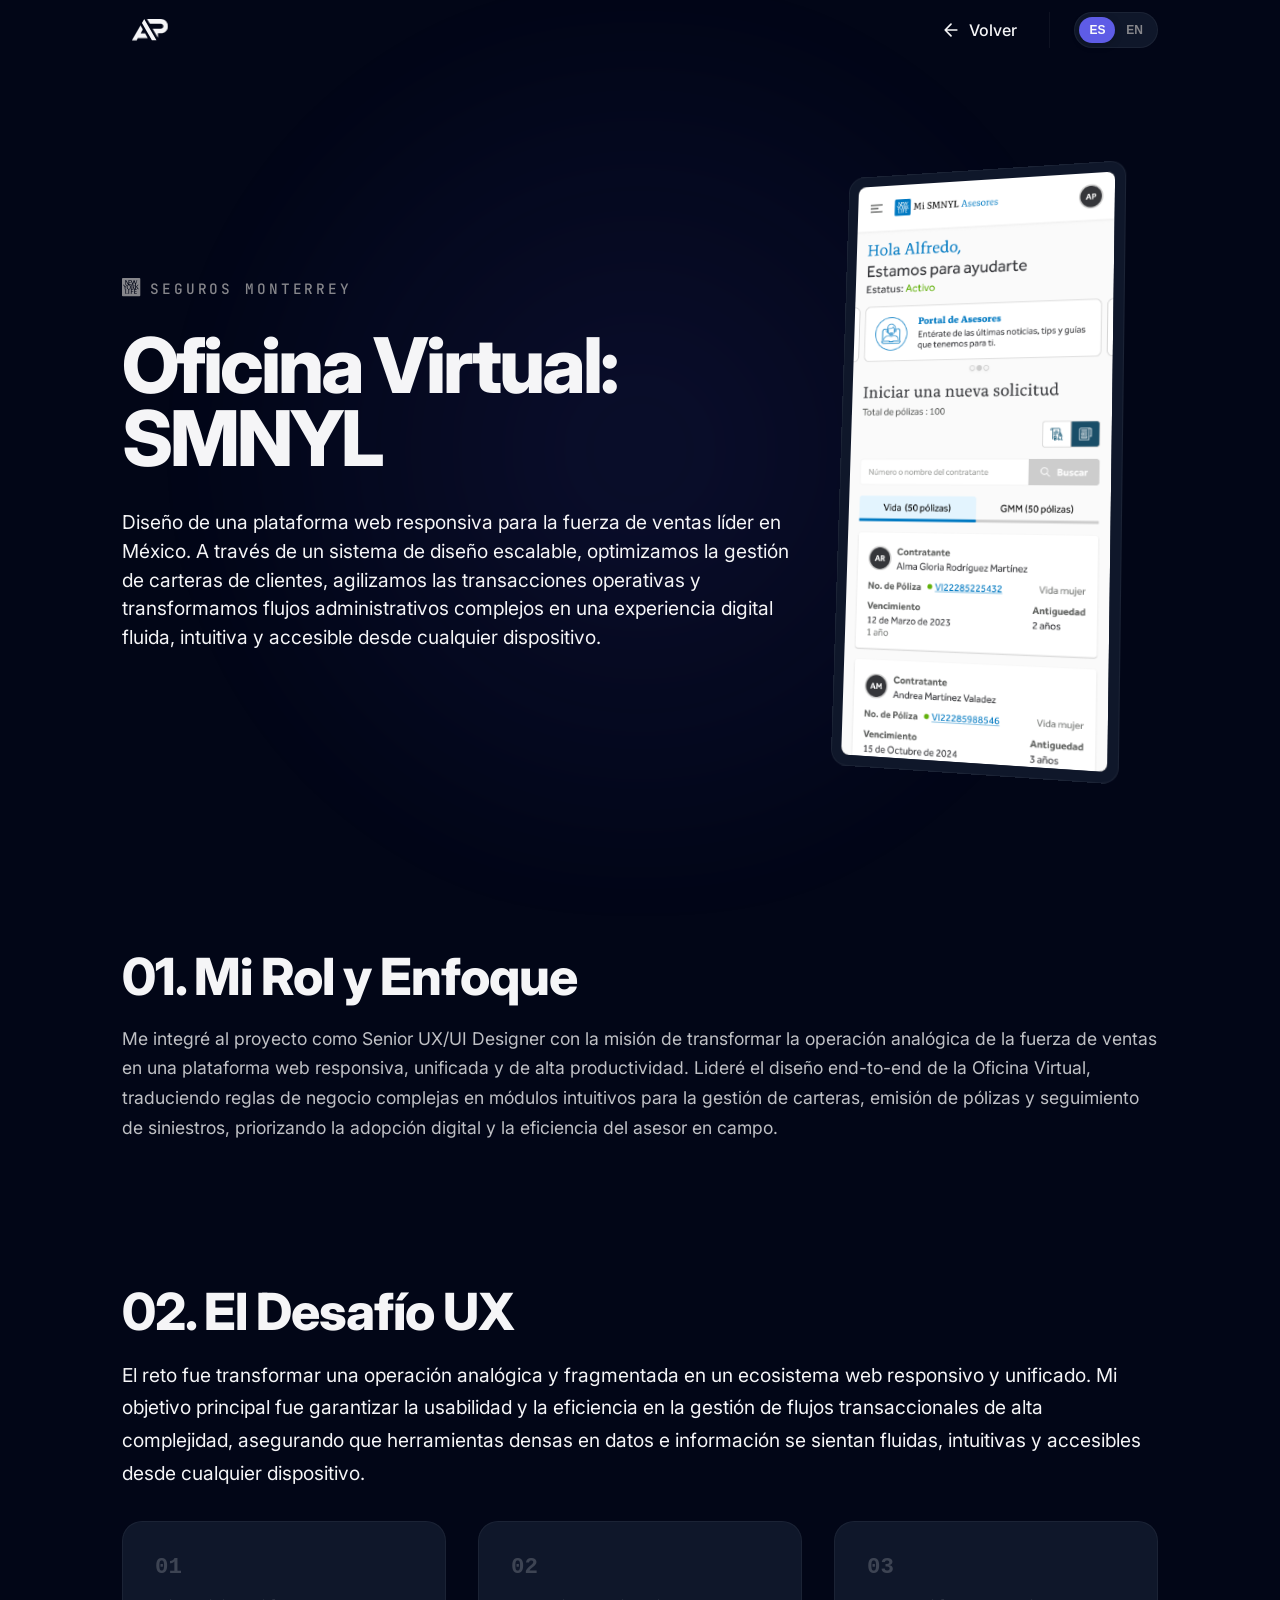
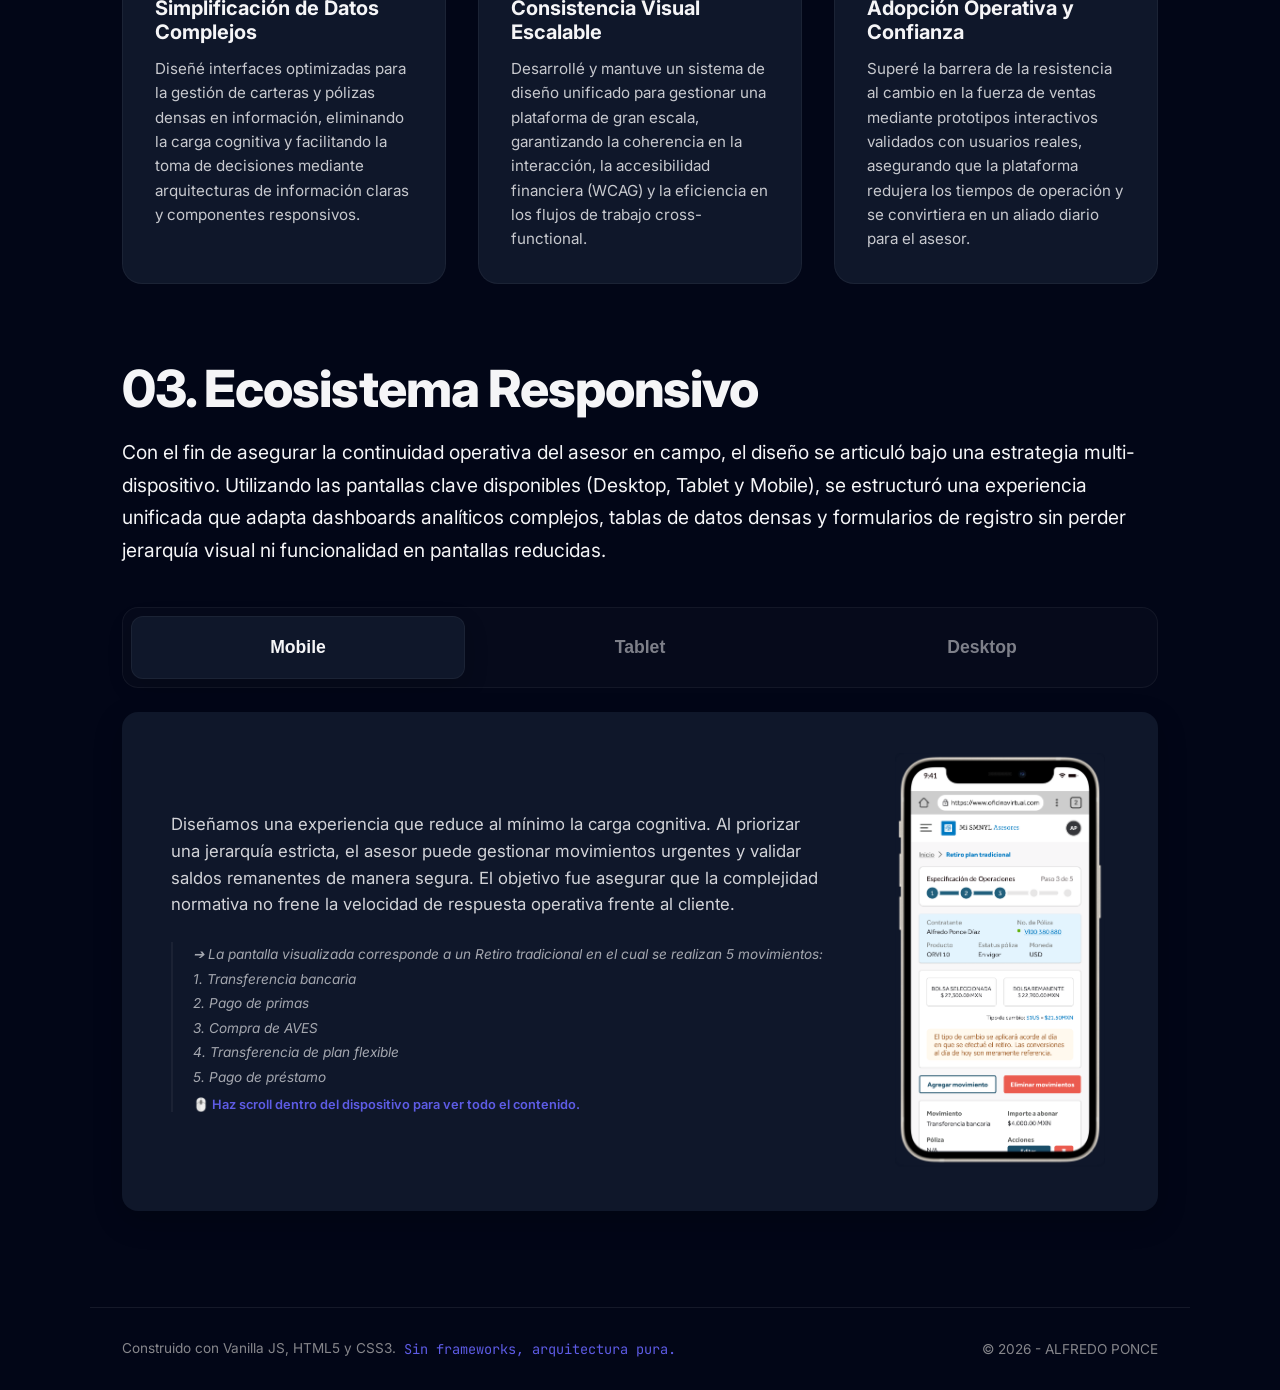
==== commit 06b6dbbc: "Update index.html" ====
--- a/proyectos/SMNYL/index.html
+++ b/proyectos/SMNYL/index.html
@@ -192,9 +192,9 @@
                             <!-- LADO DERECHO: Mockup (Clase específica: mobile-frame) -->
                             <div class="visual-side">
                                 <div class="device-container mobile-frame">
-                                    <img src="/proyectos/SMNYL/assets/section_03/mobile_mock.png" class="device-frame" alt="Phone Frame Overlay">
+                                    <img src="./assets/section_03/mobile_mock.png" class="device-frame" alt="Phone Frame Overlay">
                                     <div class="device-screen-scroll">
-                                        <img src="/proyectos/SMNYL/assets/section_03/mobile_body.png" class="scrollable-content" alt="Oficina Virtual Mobile UI">
+                                        <img src="./assets/section_03/mobile_body.png" class="scrollable-content" alt="Oficina Virtual Mobile UI">
                                     </div>
                                 </div>
                             </div>
@@ -228,9 +228,9 @@
                             <!-- LADO DERECHO: Mockup (Clase específica: tablet-frame) -->
                             <div class="visual-side">
                                 <div class="device-container tablet-frame">
-                                    <img src="/proyectos/SMNYL/assets/section_03/tablet_mock.png" class="device-frame" alt="Tablet Frame Overlay">
+                                    <img src="./assets/section_03/tablet_mock.png" class="device-frame" alt="Tablet Frame Overlay">
                                     <div class="device-screen-scroll">
-                                        <img src="/proyectos/SMNYL/assets/section_03/tablet_body.png" class="scrollable-content" alt="Oficina Virtual Tablet UI">
+                                        <img src="./assets/section_03/tablet_body.png" class="scrollable-content" alt="Oficina Virtual Tablet UI">
                                     </div>
                                 </div>
                             </div>
@@ -264,9 +264,9 @@
                             <!-- LADO DERECHO: Mockup (Clase específica: desktop-frame) -->
                             <div class="visual-side">
                                 <div class="device-container desktop-frame">
-                                    <img src="/proyectos/SMNYL/assets/section_03/desktop_mock.png" class="device-frame" alt="Browser Frame Overlay">
+                                    <img src="./assets/section_03/desktop_mock.png" class="device-frame" alt="Browser Frame Overlay">
                                     <div class="device-screen-scroll">
-                                        <img src="/proyectos/SMNYL/assets/section_03/desktop_body.png" class="scrollable-content" alt="Oficina Virtual Desktop UI">
+                                        <img src="./assets/section_03/desktop_body.png" class="scrollable-content" alt="Oficina Virtual Desktop UI">
                                     </div>
                                 </div>
                             </div>
@@ -276,194 +276,7 @@
             </div>
             </div>
         </section>
-
-
-
-        <!-- 04. Solución y Ejecución -->
-        <!-- Titulo -->
-        <section class="case-section process-section container">
-            <br><br><br>
-            <div class="challenge-intro reveal-on-scroll">
-                <h3 class="section-title" data-key="SMNYL_solution_title">Text</h3>
-                <p class="section-description mx-auto" data-key="SMNYL_solution_desc">
-                    Text 
-                </p>
-            </div>
-        <!-- Contenido -->    
-            <div class="process-timeline-wrapper reveal-on-scroll">    
-                <!-- 01. Sistema de Diseño Escalable -->
-                <article class="timeline-step">
-                    <div class="timeline-marker">
-                        <span class="step-number">01</span>
-                        <div class="step-line"></div>
-                    </div>
-                    
-                    <div class="step-content">
-                        <div class="step-text reveal-on-scroll">
-                            <h5 data-key="SMNYL_solution_card_1_title">Text</h5>
-                            <p data-key="SMNYL_solution_card_1_desc">Text</p>
-                        </div>
-                        
-                        <div class="wrapper-pdf" data-current-lang="es">
-                            <div class="step-visual mock-pdf-viewer reveal-on-scroll">
-                                
-                                <div class="viewer-toolbar">
-                                    <div class="toolbar-dots"><span></span><span></span><span></span></div>
-                                    <div class="toolbar-title" data-key="SMNYL_pdfTitle-1">Text</div>                                     
-                                    <a href="/proyectos/Tuali/assets/section_04/DS-ES.pdf" 
-                                    target="_blank" 
-                                    class="toolbar-btn btn-open-pdf" 
-                                    title="Abrir PDF"
-                                    data-pdf-es="/proyectos/Tuali/assets/section_04/DS-ES.pdf"
-                                    data-pdf-en="/proyectos/Tuali/assets/section_04/DS-EN.pdf">
-                                        <svg viewBox="0 0 24 24" fill="none" stroke="currentColor" stroke-width="2">
-                                            <path d="M18 13v6a2 2 0 0 1-2 2H5a2 2 0 0 1-2-2V8a2 2 0 0 1 2-2h6"></path>
-                                            <polyline points="15 3 21 3 21 9"></polyline>
-                                            <line x1="10" y1="14" x2="21" y2="3"></line>
-                                        </svg>
-                                    </a>
-                                </div>
-
-                                <div class="viewer-scroll-area">
-                                    <div class="document-page multi-lang-page">
-                                        <img src="/proyectos/Tuali/assets/section_04/DS-ES.png" alt="Design System ES" class="pdf-img lang-es" loading="lazy">
-                                        <img src="/proyectos/Tuali/assets/section_04/DS-EN.png" alt="Design System EN" class="pdf-img lang-en" loading="lazy">
-                                    </div>
-                                </div>
-                            </div>
-                        </div>
-                    </div>
-                </article>
-
-                <!-- 02. Validación y Mejora Continua -->
-                <article class="timeline-step">
-                    <div class="timeline-marker">
-                        <span class="step-number">02</span>
-                        <div class="step-line"></div>
-                    </div>
-                    
-                    <div class="step-content">
-                        <div class="step-text reveal-on-scroll">
-                            <h5 data-key="SMNYL_solution_card_2_title">Text</h5>
-                            <p data-key="SMNYL_solution_card_2_desc">Text</p>
-                        </div>
-                        
-                        <div class="wrapper-pdf" data-current-lang="es">
-                            <div class="step-visual mock-pdf-viewer reveal-on-scroll">
-                                
-                                <div class="viewer-toolbar">
-                                    <div class="toolbar-dots"><span></span><span></span><span></span></div>
-                                    <div class="toolbar-title" data-key="SMNYL_pdfTitle-2">Text</div>
-                                    
-                                    <a href="/proyectos/Tuali/assets/section_04/Research-ES.pdf" 
-                                    target="_blank" 
-                                    class="toolbar-btn btn-open-pdf" 
-                                    title="Abrir PDF"
-                                    data-pdf-es="/proyectos/Tuali/assets/section_04/Research-ES.pdf"
-                                    data-pdf-en="/proyectos/Tuali/assets/section_04/Research-EN.pdf">
-                                        <svg viewBox="0 0 24 24" fill="none" stroke="currentColor" stroke-width="2">
-                                            <path d="M18 13v6a2 2 0 0 1-2 2H5a2 2 0 0 1-2-2V8a2 2 0 0 1 2-2h6"></path>
-                                            <polyline points="15 3 21 3 21 9"></polyline>
-                                            <line x1="10" y1="14" x2="21" y2="3"></line>
-                                        </svg>
-                                    </a>
-                                </div>
-
-                                <div class="viewer-scroll-area">
-                                    <div class="document-page multi-lang-page">
-                                        <img src="/proyectos/Tuali/assets/section_04/Research-ES.png" alt="Resultados Testing ES" class="pdf-img lang-es" loading="lazy">
-                                        <img src="/proyectos/Tuali/assets/section_04/Research-EN.png" alt="Resultados Testing EN" class="pdf-img lang-en" loading="lazy">
-                                    </div>
-                                </div>
-                            </div>
-                        </div>
-                    </div>
-                </article>
-
-                <!-- 03. Medición y Análisis de Impacto -->
-                <article class="timeline-step">
-                    <div class="timeline-marker">
-                        <span class="step-number">03</span>
-                        <div class="step-line is-last"></div>
-                    </div>
-                    
-                    <div class="step-content">
-                        <div class="step-text reveal-on-scroll">
-                            <h5 data-key="SMNYL_solution_card_3_title">Text</h5>
-                            <p data-key="SMNYL_solution_card_3_desc">Text</p>
-                        </div>
-                        
-                        <div class="wrapper-pdf" data-current-lang="es">
-                            <div class="step-visual mock-pdf-viewer reveal-on-scroll">
-                                
-                                <div class="viewer-toolbar">
-                                    <div class="toolbar-dots"><span></span><span></span><span></span></div>
-                                    <div class="toolbar-title" data-key="SMNYL_pdfTitle-3">Text</div>
-                                    
-                                    <a href="/proyectos/Tuali/assets/section_04/Onboarding-ES.pdf" 
-                                    target="_blank" 
-                                    class="toolbar-btn btn-open-pdf" 
-                                    title="Abrir PDF"
-                                    data-pdf-es="/proyectos/Tuali/assets/section_04/Onboarding-ES.pdf"
-                                    data-pdf-en="/proyectos/Tuali/assets/section_04/Onboarding-EN.pdf">
-                                        <svg viewBox="0 0 24 24" fill="none" stroke="currentColor" stroke-width="2">
-                                            <path d="M18 13v6a2 2 0 0 1-2 2H5a2 2 0 0 1-2-2V8a2 2 0 0 1 2-2h6"></path>
-                                            <polyline points="15 3 21 3 21 9"></polyline>
-                                            <line x1="10" y1="14" x2="21" y2="3"></line>
-                                        </svg>
-                                    </a>
-                                </div>
-
-                                <div class="viewer-scroll-area">
-                                    <div class="document-page multi-lang-page">
-                                        <img src="/proyectos/Tuali/assets/section_04/Onboarding-ES.png" alt="Reporte de Métricas ES" class="pdf-img lang-es" loading="lazy">
-                                        <img src="/proyectos/Tuali/assets/section_04/Onboarding-EN.png" alt="Reporte de Métricas EN" class="pdf-img lang-en" loading="lazy">
-                                    </div>
-                                </div>
-                            </div>
-                        </div>
-                    </div>
-                </article>
-
-            </div>
-        </section>
-
-
-
-        <!-- 05. Impacto y Resultados -->
-        <!-- Titulo -->
-        <section class="case-section process-section container">
-            
-            <div class="challenge-intro reveal-on-scroll">
-                <h3 class="section-title" data-key="impact_title">05. Impacto y Resultados</h3>
-                <p class="section-description mx-auto" data-key="impact_desc">
-                    Más allá de la entrega visual, el éxito del proyecto se consolidó a través de resultados cuantificables que validaron mis decisiones de diseño y mejoraron la eficiencia operativa de la plataforma.
-                </p>
-            </div>
-        <!-- Contenido -->
-            <div class="impact-grid-premium reveal-on-scroll">
-                <div class="impact-card-premium">
-                    <div class="impact-glow"></div>
-                    <span class="impact-value" data-key="impact_val_1">+22%</span>
-                    <h5 class="impact-label" data-key="impact_label_1">Adopción Digital</h5>
-                    <p class="impact-detail" data-key="impact_detail_1">Incremento en la migración de tenderos del canal físico al digital tras la implementación del rediseño.</p>
-                </div>
-                
-                <div class="impact-card-premium">
-                    <div class="impact-glow"></div>
-                    <span class="impact-value" data-key="impact_val_2">+15%</span>
-                    <h5 class="impact-label" data-key="impact_label_2">Crecimiento en AOV</h5>
-                    <p class="impact-detail" data-key="impact_detail_2">Crecimiento en el valor promedio de orden impulsado por la optimización de flujos y las nuevas funcionalidades de Rewards.</p>
-                </div>
-                
-                <div class="impact-card-premium">
-                    <div class="impact-glow"></div>
-                    <span class="impact-value" data-key="impact_val_3">-30%</span>
-                    <h5 class="impact-label" data-key="impact_label_3">Reducción de Fricción</h5>
-                    <p class="impact-detail" data-key="impact_detail_3">Disminución en consultas de soporte y abandono de carrito al simplificar la arquitectura de información y el checkout.</p>
-                </div>
-            </div>
-        </section>
+    
     </main>
 
 
@@ -499,4 +312,4 @@
 
 
 </body>
-</html>+</html>
